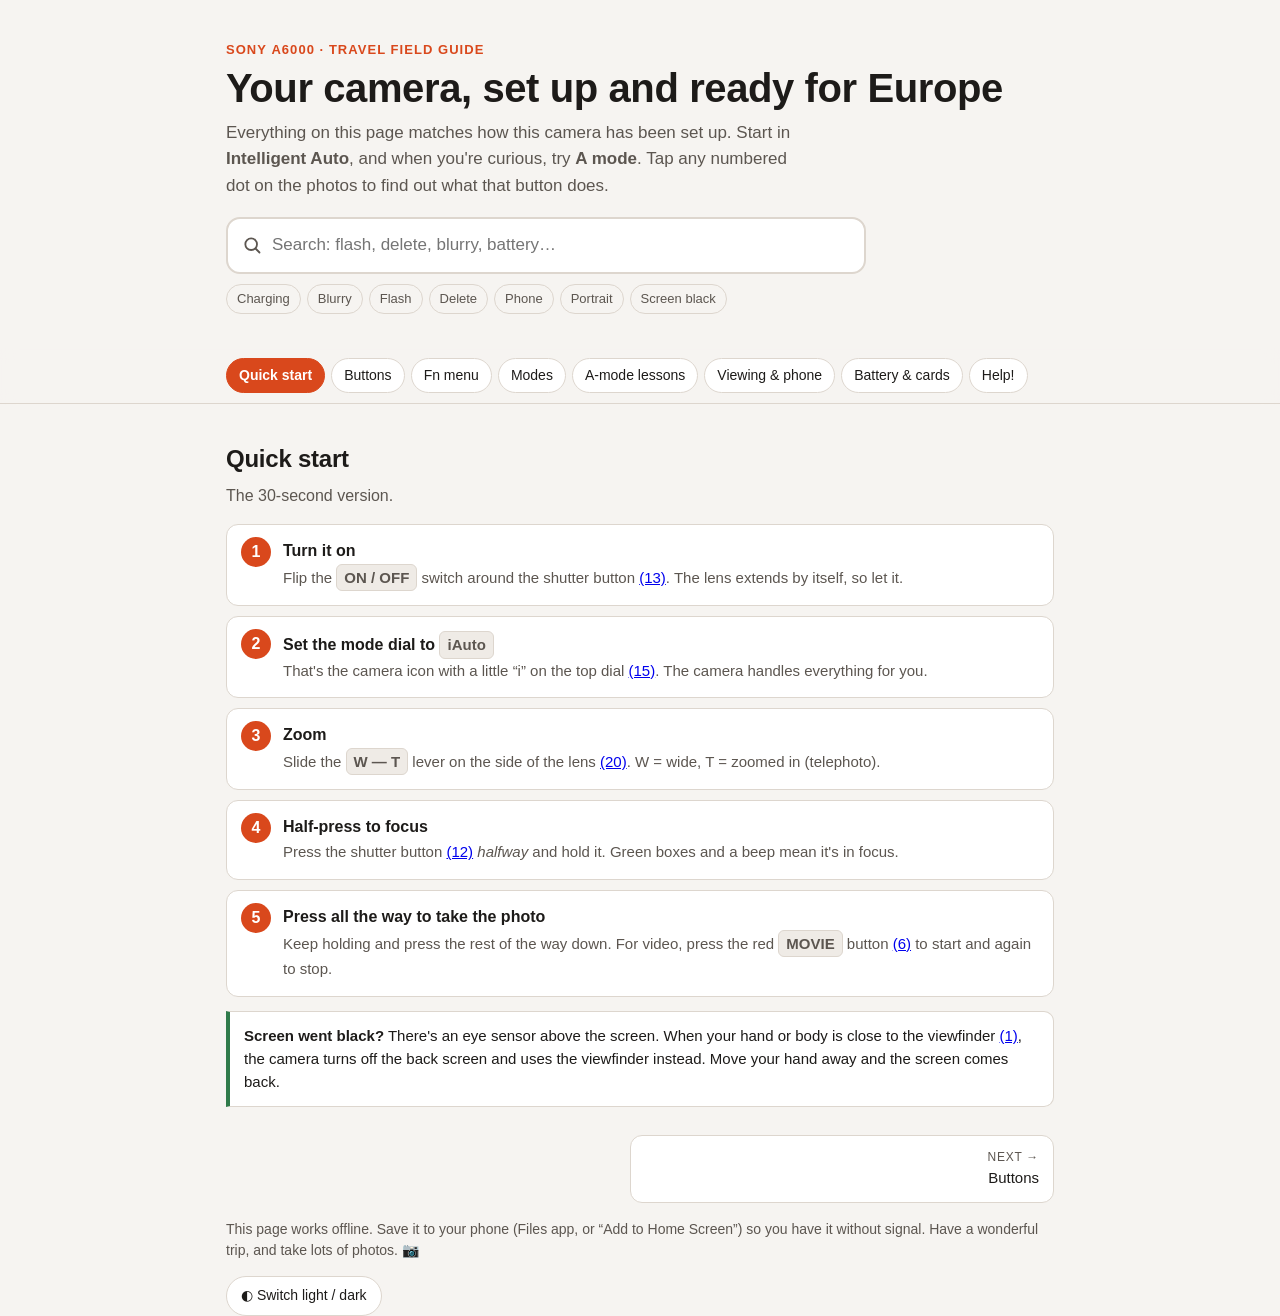
==== a6000-guide/index.html @ 67802958 "Add home-screen web app version of the camera guide with offline support Co-Authored-By: Claude Opus" ====
<!doctype html>
<html lang="en">
<head>
<meta charset="utf-8">
<meta name="viewport" content="width=device-width, initial-scale=1">
<title>a6000 Travel Guide</title>
<meta name="apple-mobile-web-app-capable" content="yes">
<meta name="mobile-web-app-capable" content="yes">
<meta name="apple-mobile-web-app-title" content="Camera Guide">
<meta name="apple-mobile-web-app-status-bar-style" content="default">
<meta name="theme-color" content="#f6f4f1">
<link rel="apple-touch-icon" href="apple-touch-icon.png">
<link rel="icon" type="image/png" href="icon-192.png">
<link rel="manifest" href="manifest.webmanifest">
<script>document.documentElement.className += " js";</script>
<style>
:root{
  --bg:#f6f4f1; --surface:#ffffff; --surface-2:#efebe6; --ink:#1d1b19; --ink-2:#5c5650; --line:#ddd6ce;
  --accent:#d9481c; --accent-ink:#ffffff; --accent-soft:#fbe3d9; --badge:#1d1b19; --badge-ink:#ffffff;
  --ok:#2f7a4a; --warn:#9a5b00; --warn-soft:#fff1d6; --screen:#141414; --screen-ink:#f2f2f2;
}
@media (prefers-color-scheme: dark){
  :root:not([data-theme="light"]){
    --bg:#151413; --surface:#1f1d1b; --surface-2:#2a2724; --ink:#f1ece6; --ink-2:#b4aca3; --line:#3a3632;
    --accent:#ff6a3a; --accent-ink:#1a0e08; --accent-soft:#3d2219; --badge:#f1ece6; --badge-ink:#151413;
    --ok:#7fd29d; --warn:#f2b24c; --warn-soft:#3a2c12; --screen:#0b0b0b; --screen-ink:#f2f2f2;
  }
}
:root[data-theme="dark"]{
  --bg:#151413; --surface:#1f1d1b; --surface-2:#2a2724; --ink:#f1ece6; --ink-2:#b4aca3; --line:#3a3632;
  --accent:#ff6a3a; --accent-ink:#1a0e08; --accent-soft:#3d2219; --badge:#f1ece6; --badge-ink:#151413;
  --ok:#7fd29d; --warn:#f2b24c; --warn-soft:#3a2c12; --screen:#0b0b0b; --screen-ink:#f2f2f2;
}
*{box-sizing:border-box}
html{scroll-padding-top:64px}
body{margin:0; background:var(--bg); color:var(--ink);
  font:16px/1.55 -apple-system,BlinkMacSystemFont,"Segoe UI",Roboto,"Helvetica Neue",Arial,sans-serif;
  -webkit-text-size-adjust:100%}
.wrap{max-width:860px; margin:0 auto; padding:0 16px}
header.hero{padding:40px 16px 24px}
.eyebrow{font-size:13px; letter-spacing:.08em; text-transform:uppercase; color:var(--accent); font-weight:700}
h1{font-size:clamp(28px,6vw,40px); line-height:1.1; margin:6px 0 10px; letter-spacing:-.01em}
h2{font-size:24px; margin:0 0 6px; letter-spacing:-.01em}
h3{font-size:18px; margin:24px 0 8px}
p{margin:0 0 12px}
.lede{color:var(--ink-2); font-size:17px; max-width:60ch}
nav.toc{position:sticky; top:0; z-index:5; background:color-mix(in srgb,var(--bg) 92%,transparent);
  backdrop-filter:blur(8px); -webkit-backdrop-filter:blur(8px); border-bottom:1px solid var(--line)}
nav.toc .wrap{display:flex; gap:6px; overflow-x:auto; padding-top:10px; padding-bottom:10px; scrollbar-width:none}
nav.toc .wrap::-webkit-scrollbar{display:none}
nav.toc a{flex:none; text-decoration:none; color:var(--ink); background:var(--surface); border:1px solid var(--line);
  padding:6px 12px; border-radius:999px; font-size:14px; white-space:nowrap}
nav.toc a:hover{border-color:var(--accent)}
nav.toc a.active{background:var(--accent); border-color:var(--accent); color:var(--accent-ink); font-weight:700}
main > section[hidden]{display:none}
/* without scripts: pages switch with plain anchor links */
@supports selector(:has(a)){
  html:not(.js) main > section{display:none}
  html:not(.js) main > section:target, html:not(.js) main:not(:has(> section:target)) > #start{display:block}
  html:not(.js) body:has(main > section:target:not(#start)) header.hero{display:none}
}
html:not(.js) .search, html:not(.js) .themebtn{display:none}
.nojs{font-size:14px; color:var(--ink-2); margin-top:14px}
.fngrid button.on{background:#c8401a}
.pager{display:flex; justify-content:space-between; gap:10px; margin:28px 0 8px}
.pager a{flex:1; text-decoration:none; color:var(--ink); background:var(--surface); border:1px solid var(--line); border-radius:12px; padding:12px 14px; font-size:15px}
.pager a:hover{border-color:var(--accent)}
.pager a small{display:block; color:var(--ink-2); font-size:12px; text-transform:uppercase; letter-spacing:.06em}
.pager a.next{text-align:right}
.pager span{flex:1}
.sr{position:absolute; width:1px; height:1px; overflow:hidden; clip:rect(0 0 0 0)}
.search{margin-top:18px; max-width:640px}
.searchbox{display:flex; align-items:center; gap:10px; background:var(--surface); border:2px solid var(--line); border-radius:14px; padding:0 14px}
.searchbox:focus-within{border-color:var(--accent)}
.searchbox svg{width:20px; height:20px; flex:none; fill:none; stroke:var(--ink-2); stroke-width:2.2; stroke-linecap:round}
.searchbox input{flex:1; min-width:0; border:0; outline:0; background:transparent; color:var(--ink); font:inherit; font-size:17px; padding:13px 0}
.chips{display:flex; flex-wrap:wrap; gap:6px; margin-top:10px}
.chips button{font:inherit; font-size:13px; color:var(--ink-2); background:transparent; border:1px solid var(--line); border-radius:999px; padding:4px 10px; cursor:pointer}
.chips button:hover{border-color:var(--accent); color:var(--ink)}
.results{list-style:none; padding:0; margin:10px 0 0; display:grid; gap:6px}
.results li a{display:block; text-decoration:none; color:var(--ink); background:var(--surface); border:1px solid var(--line); border-radius:12px; padding:10px 12px}
.results li a:hover, .results li a:focus{border-color:var(--accent); outline:none}
.results .rsec{font-size:11px; font-weight:800; letter-spacing:.06em; text-transform:uppercase; color:var(--accent)}
.results .rtitle{font-weight:700; display:block}
.results .rsnip{font-size:14px; color:var(--ink-2); display:block}
.results mark{background:var(--accent-soft); color:inherit; border-radius:3px; padding:0 1px}
.results .none{color:var(--ink-2); font-size:15px; padding:6px 2px}
@keyframes flash{0%,60%{box-shadow:0 0 0 3px var(--accent)}100%{box-shadow:0 0 0 0 transparent}}
.flash{animation:flash 2.2s ease-out}
section{padding:36px 0 8px}
.sub{color:var(--ink-2); margin-bottom:16px}
.card{background:var(--surface); border:1px solid var(--line); border-radius:14px; padding:16px}
.steps{counter-reset:s; list-style:none; padding:0; margin:0; display:grid; gap:10px}
.steps li{counter-increment:s; position:relative; padding:14px 14px 14px 56px; background:var(--surface);
  border:1px solid var(--line); border-radius:12px}
.steps li::before{content:counter(s); position:absolute; left:14px; top:12px; width:30px; height:30px; border-radius:50%;
  background:var(--accent); color:var(--accent-ink); font-weight:800; display:grid; place-items:center}
.steps b{display:block}
.steps span{color:var(--ink-2); font-size:15px}
.key{display:inline-block; font-size:13px; font-weight:700; padding:1px 7px; border-radius:6px; border:1px solid var(--line);
  background:var(--surface-2); white-space:nowrap}
.note{border-left:4px solid var(--warn); background:var(--warn-soft); padding:12px 14px; border-radius:0 10px 10px 0; margin:14px 0; font-size:15px}
.tip{border-left:4px solid var(--ok); background:var(--surface); border-top:1px solid var(--line); border-right:1px solid var(--line);
  border-bottom:1px solid var(--line); padding:12px 14px; border-radius:0 10px 10px 0; margin:14px 0; font-size:15px}

/* camera diagrams */
.fig{background:#fff; border:1px solid var(--line); border-radius:14px; padding:8px; overflow:visible}
svg.cam{display:block; width:100%; height:auto; overflow:visible}
.mk line{stroke:var(--badge-line,#1d1b19); stroke-width:2}
.mk .dot{fill:#1d1b19; stroke:#fff; stroke-width:1.5}
.mk .badge{fill:#1d1b19; stroke:#fff; stroke-width:2}
.mk text{fill:#fff; font-weight:800; text-anchor:middle; dominant-baseline:central; font-family:inherit; pointer-events:none}
.mk.cust .badge, .mk.cust .dot{fill:#d9481c}
.mk.cust line{stroke:#d9481c}
.mk{cursor:pointer; outline:none}
.mk .hit{fill:transparent}
.mk.on .badge{stroke:#ffd400; stroke-width:4}
.legend-key{display:flex; gap:16px; flex-wrap:wrap; font-size:14px; color:var(--ink-2); margin:10px 2px 4px}
.legend-key i{display:inline-block; width:14px; height:14px; border-radius:50%; vertical-align:-2px; margin-right:6px}
.diagram{display:grid; gap:16px; grid-template-columns:1fr; margin-bottom:28px}
@media (min-width:760px){ .diagram.two{grid-template-columns:5fr 6fr; align-items:start} }
.closewrap{max-width:340px; margin:0 auto}
ol.legend{list-style:none; padding:0; margin:0; display:grid; gap:8px}
ol.legend li{display:grid; grid-template-columns:34px 1fr; gap:10px; align-items:start; background:var(--surface);
  border:1px solid var(--line); border-radius:12px; padding:10px 12px; transition:background .2s, border-color .2s}
ol.legend li.on{border-color:var(--accent); background:var(--accent-soft)}
.n{width:28px; height:28px; border-radius:50%; background:var(--badge); color:var(--badge-ink); font-weight:800; font-size:14px;
  display:grid; place-items:center}
li.cust .n{background:var(--accent); color:#fff}
.lname{font-weight:700}
.tag{display:inline-block; font-size:11px; font-weight:800; letter-spacing:.05em; text-transform:uppercase; color:var(--accent);
  border:1px solid var(--accent); border-radius:5px; padding:0 5px; margin-left:6px; vertical-align:1px}
.ldesc{color:var(--ink-2); font-size:15px}

/* Fn screen replica */
.screen{background:var(--screen); color:var(--screen-ink); border-radius:12px; padding:14px 10px 10px; border:6px solid #2b2b2b;
  font-family:inherit}
.screen .ttl{color:#ff7a3d; font-weight:700; text-align:center; margin-bottom:10px; font-size:17px}
.fngrid{display:grid; grid-template-columns:repeat(6,1fr); border-top:1px solid #555}
.fngrid button{all:unset; box-sizing:border-box; cursor:pointer; text-align:center; padding:8px 2px; min-height:58px;
  border-right:1px solid #555; border-bottom:1px solid #555; display:flex; flex-direction:column; align-items:center; justify-content:center;
  font-weight:800; font-size:13px; line-height:1.1}
.fngrid button:nth-child(6n){border-right:0}
.fngrid button small{font-weight:600; font-size:10px; opacity:.75; margin-top:3px}
.fngrid button:focus-visible{outline:2px solid #ffd400; outline-offset:-2px}
.screen .hint{font-size:12px; text-align:right; opacity:.8; margin-top:8px}
table{width:100%; border-collapse:collapse; font-size:15px}
th,td{text-align:left; padding:10px 8px; border-bottom:1px solid var(--line); vertical-align:top}
th{font-size:13px; text-transform:uppercase; letter-spacing:.05em; color:var(--ink-2)}
.tablewrap{overflow-x:auto; background:var(--surface); border:1px solid var(--line); border-radius:14px; padding:4px 8px}
.modes{display:grid; gap:10px; grid-template-columns:1fr}
@media (min-width:640px){ .modes{grid-template-columns:1fr 1fr} }
.mode{background:var(--surface); border:1px solid var(--line); border-radius:12px; padding:12px 14px}
.mode.star{border-color:var(--accent); box-shadow:0 0 0 1px var(--accent) inset}
.mode b{font-size:17px}
.mode .sym{display:inline-grid; place-items:center; min-width:34px; height:28px; padding:0 6px; border-radius:7px; background:var(--badge);
  color:var(--badge-ink); font-weight:800; margin-right:8px; font-size:14px}
.mode p{margin:6px 0 0; color:var(--ink-2); font-size:15px}
.scale{display:grid; grid-template-columns:1fr 1fr; gap:10px; margin:12px 0}
.scale div{background:var(--surface); border:1px solid var(--line); border-radius:12px; padding:12px}
.scale b{font-size:20px; color:var(--accent)}
details{background:var(--surface); border:1px solid var(--line); border-radius:12px; margin-bottom:8px}
summary{cursor:pointer; padding:12px 14px; font-weight:700; list-style:none}
summary::-webkit-details-marker{display:none}
summary::after{content:"+"; float:right; color:var(--accent); font-weight:800}
details[open] summary::after{content:"–"}
details > div{padding:0 14px 12px; color:var(--ink-2); font-size:15px}
footer{padding:36px 16px calc(60px + env(safe-area-inset-bottom)); color:var(--ink-2); font-size:14px}
.themebtn{display:inline-block; margin-top:14px; border:1px solid var(--line); background:var(--surface); color:var(--ink);
  border-radius:999px; padding:8px 14px; font:inherit; font-size:14px; cursor:pointer}
@media print{ nav.toc,.themebtn,.pager{display:none} main > section[hidden]{display:block} header.hero[hidden]{display:block} }
</style>
</head>
<body>

<header class="hero wrap">
  <div class="eyebrow">Sony α6000 · Travel field guide</div>
  <h1>Your camera, set up and ready for Europe</h1>
  <p class="lede">Everything on this page matches how this camera has been set up. Start in <b>Intelligent Auto</b>, and when you're curious, try <b>A mode</b>. Tap any numbered dot on the photos to find out what that button does.</p>
  <div class="search" role="search">
    <label for="q" class="sr">Search the guide</label>
    <div class="searchbox">
      <svg viewBox="0 0 24 24" aria-hidden="true"><circle cx="11" cy="11" r="7"/><line x1="16.5" y1="16.5" x2="21" y2="21"/></svg>
      <input id="q" type="search" placeholder="Search: flash, delete, blurry, battery…" autocomplete="off" enterkeyhint="search">
    </div>
    <div class="chips" id="chips" aria-label="Common searches">
      <button type="button">Charging</button><button type="button">Blurry</button><button type="button">Flash</button><button type="button">Delete</button><button type="button">Phone</button><button type="button">Portrait</button><button type="button">Screen black</button>
    </div>
    <ul class="results" id="results" aria-live="polite"></ul>
  </div>
  <noscript><p class="nojs">Search needs this file opened in a web browser like Safari or Chrome. Everything else works here.</p></noscript>
</header>

<nav class="toc" aria-label="Sections">
  <div class="wrap">
    <a href="#start">Quick start</a>
    <a href="#buttons">Buttons</a>
    <a href="#fn">Fn menu</a>
    <a href="#modes">Modes</a>
    <a href="#amode">A-mode lessons</a>
    <a href="#playback">Viewing &amp; phone</a>
    <a href="#battery">Battery &amp; cards</a>
    <a href="#help">Help!</a>
  </div>
</nav>

<main class="wrap">

<!-- QUICK START -->
<section id="start">
  <h2>Quick start</h2>
  <p class="sub">The 30-second version.</p>
  <ol class="steps">
    <li><b>Turn it on</b><span>Flip the <span class="key">ON / OFF</span> switch around the shutter button <a href="#buttons" data-key="k13">(13)</a>. The lens extends by itself, so let it.</span></li>
    <li><b>Set the mode dial to <span class="key">iAuto</span></b><span>That's the camera icon with a little “i” on the top dial <a href="#buttons" data-key="k15">(15)</a>. The camera handles everything for you.</span></li>
    <li><b>Zoom</b><span>Slide the <span class="key">W — T</span> lever on the side of the lens <a href="#buttons" data-key="k20">(20)</a>. W = wide, T = zoomed in (telephoto).</span></li>
    <li><b>Half-press to focus</b><span>Press the shutter button <a href="#buttons" data-key="k12">(12)</a> <em>halfway</em> and hold it. Green boxes and a beep mean it's in focus.</span></li>
    <li><b>Press all the way to take the photo</b><span>Keep holding and press the rest of the way down. For video, press the red <span class="key">MOVIE</span> button <a href="#buttons" data-key="k6">(6)</a> to start and again to stop.</span></li>
  </ol>
  <div class="tip"><b>Screen went black?</b> There's an eye sensor above the screen. When your hand or body is close to the viewfinder <a href="#buttons" data-key="k1">(1)</a>, the camera turns off the back screen and uses the viewfinder instead. Move your hand away and the screen comes back.</div>
  <div class="pager"><span></span><a class="next" href="#buttons"><small>Next →</small>Buttons</a></div>
</section>

<!-- BUTTONS -->
<section id="buttons">
  <h2>What every button does</h2>
  <p class="sub">Several buttons have been customized for this camera; those are marked in orange. Tap a dot or a row to highlight it.</p>
  <div class="legend-key"><span><i style="background:#1d1b19;border:1px solid #888"></i>Standard Sony button</span><span><i style="background:#d9481c"></i>Customized for you</span></div>

  <h3>Back of the camera</h3>
  <div class="diagram">
    <div class="fig"><svg class="cam" viewBox="0 0 500 330" role="img" aria-label="Back of the camera with numbered buttons"><image href="[data-uri]" width="500" height="330"/><g class="mk" data-key="k1" tabindex="0"><line x1="80" y1="85" x2="80" y2="20"/><circle class="dot" cx="80" cy="85" r="4"/><circle class="hit" cx="80" cy="20" r="24"/><circle class="badge" cx="80" cy="20" r="16"/><text x="80" y="20" font-size="17">1</text></g><g class="mk" data-key="k2" tabindex="0"><line x1="142" y1="95" x2="142" y2="20"/><circle class="dot" cx="142" cy="95" r="4"/><circle class="hit" cx="142" cy="20" r="24"/><circle class="badge" cx="142" cy="20" r="16"/><text x="142" y="20" font-size="17">2</text></g><g class="mk" data-key="k3" tabindex="0"><line x1="255" y1="98" x2="255" y2="20"/><circle class="dot" cx="255" cy="98" r="4"/><circle class="hit" cx="255" cy="20" r="24"/><circle class="badge" cx="255" cy="20" r="16"/><text x="255" y="20" font-size="17">3</text></g><g class="mk" data-key="k4" tabindex="0"><line x1="310" y1="98" x2="310" y2="20"/><circle class="dot" cx="310" cy="98" r="4"/><circle class="hit" cx="310" cy="20" r="24"/><circle class="badge" cx="310" cy="20" r="16"/><text x="310" y="20" font-size="17">4</text></g><g class="mk cust" data-key="k5" tabindex="0"><line x1="370" y1="95" x2="370" y2="20"/><circle class="dot" cx="370" cy="95" r="4"/><circle class="hit" cx="370" cy="20" r="24"/><circle class="badge" cx="370" cy="20" r="16"/><text x="370" y="20" font-size="17">5</text></g><g class="mk" data-key="k6" tabindex="0"><line x1="468" y1="102" x2="482" y2="40"/><circle class="dot" cx="468" cy="102" r="4"/><circle class="hit" cx="482" cy="40" r="24"/><circle class="badge" cx="482" cy="40" r="16"/><text x="482" y="40" font-size="17">6</text></g><g class="mk" data-key="k7" tabindex="0"><line x1="371" y1="150" x2="318" y2="150"/><circle class="dot" cx="371" cy="150" r="4"/><circle class="hit" cx="318" cy="150" r="24"/><circle class="badge" cx="318" cy="150" r="16"/><text x="318" y="150" font-size="17">7</text></g><g class="mk cust" data-key="k8" tabindex="0"><line x1="400" y1="210" x2="318" y2="212"/><circle class="dot" cx="400" cy="210" r="4"/><circle class="hit" cx="318" cy="212" r="24"/><circle class="badge" cx="318" cy="212" r="16"/><text x="318" y="212" font-size="17">8</text></g><g class="mk" data-key="k9" tabindex="0"><line x1="370" y1="270" x2="360" y2="312"/><circle class="dot" cx="370" cy="270" r="4"/><circle class="hit" cx="360" cy="312" r="24"/><circle class="badge" cx="360" cy="312" r="16"/><text x="360" y="312" font-size="17">9</text></g><g class="mk cust" data-key="k10" tabindex="0"><line x1="418" y1="270" x2="430" y2="312"/><circle class="dot" cx="418" cy="270" r="4"/><circle class="hit" cx="430" cy="312" r="24"/><circle class="badge" cx="430" cy="312" r="16"/><text x="430" y="312" font-size="15">10</text></g><g class="mk" data-key="k11" tabindex="0"><circle class="hit" cx="190" cy="200" r="24"/><circle class="badge" cx="190" cy="200" r="16"/><text x="190" y="200" font-size="15">11</text></g></svg></div>
    <ol class="legend">
      <li data-key="k1"><span class="n">1</span><div><div class="lname">Viewfinder</div><div class="ldesc">Hold it up to your eye on bright sunny days when the screen is hard to see. The back screen switches off automatically.</div></div></li>
      <li data-key="k2"><span class="n">2</span><div><div class="lname">Diopter dial</div><div class="ldesc">If the viewfinder looks blurry, turn this little wheel until the text inside looks sharp to <em>your</em> eye.</div></div></li>
      <li data-key="k3"><span class="n">3</span><div><div class="lname">Flash pop-up ⚡</div><div class="ldesc">The flash never pops up on its own. Press this to raise it; push it back down with your finger when you're done. If the flash is down, it won't fire.</div></div></li>
      <li data-key="k4"><span class="n">4</span><div><div class="lname">MENU</div><div class="ldesc">The full settings menu. Press it again to get out. You can usually leave this alone.</div></div></li>
      <li data-key="k5" class="cust"><span class="n">5</span><div><div class="lname">AEL button → Eye AF <span class="tag">custom</span></div><div class="ldesc">For portraits, point at a person and <b>hold</b> this button. The camera finds and focuses on their eye (a small box appears on it). Keep holding, then press the shutter. When you're viewing photos it zooms in instead (🔍+).</div></div></li>
      <li data-key="k6"><span class="n">6</span><div><div class="lname">MOVIE (red dot)</div><div class="ldesc">Press once to start recording video and again to stop. It works in any mode.</div></div></li>
      <li data-key="k7"><span class="n">7</span><div><div class="lname">Fn (Function)</div><div class="ldesc">Your quick-settings screen with 12 shortcuts. See <a href="#fn">Fn menu</a>. When you're viewing photos, this button <b>sends the photo to your phone</b>.</div></div></li>
      <li data-key="k8" class="cust"><span class="n">8</span><div><div class="lname">Control wheel</div><div class="ldesc">This wheel turns, and you can also press it at the top, bottom, left, right and centre. Each press does something different; see the close-up below.</div></div></li>
      <li data-key="k9"><span class="n">9</span><div><div class="lname">Playback ▶</div><div class="ldesc">Look at the photos you've taken. Half-press the shutter to go back to shooting.</div></div></li>
      <li data-key="k10" class="cust"><span class="n">10</span><div><div class="lname">C2 → Flash Comp. / Delete 🗑 <span class="tag">custom</span></div><div class="ldesc">While shooting, it makes the flash weaker or stronger (handy if faces look washed out). While viewing photos, it <b>deletes</b> the photo on screen.</div></div></li>
      <li data-key="k11"><span class="n">11</span><div><div class="lname">Tilting screen</div><div class="ldesc">Pull the bottom of the screen out to tilt it up or down, so you can shoot from the hip or hold the camera over a crowd.</div></div></li>
    </ol>
  </div>

  <h3>Close-up: the control wheel</h3>
  <div class="diagram two">
    <div class="fig closewrap"><svg class="cam" viewBox="0 0 400 625" role="img" aria-label="Close-up of the buttons beside the screen"><image href="[data-uri]" width="400" height="625"/><g class="mk cust" data-key="k5" tabindex="0"><line x1="120" y1="137" x2="40" y2="137"/><circle class="dot" cx="120" cy="137" r="4"/><circle class="hit" cx="40" cy="137" r="29"/><circle class="badge" cx="40" cy="137" r="21"/><text x="40" y="137" font-size="23">5</text></g><g class="mk" data-key="k7" tabindex="0"><line x1="128" y1="272" x2="40" y2="272"/><circle class="dot" cx="128" cy="272" r="4"/><circle class="hit" cx="40" cy="272" r="29"/><circle class="badge" cx="40" cy="272" r="21"/><text x="40" y="272" font-size="23">7</text></g><g class="mk" data-key="kup" tabindex="0"><line x1="200" y1="372" x2="300" y2="335"/><circle class="dot" cx="200" cy="372" r="4"/><circle class="hit" cx="300" cy="335" r="29"/><circle class="badge" cx="300" cy="335" r="21"/><text x="300" y="335" font-size="23">▲</text></g><g class="mk cust" data-key="kright" tabindex="0"><line x1="256" y1="425" x2="352" y2="425"/><circle class="dot" cx="256" cy="425" r="4"/><circle class="hit" cx="352" cy="425" r="29"/><circle class="badge" cx="352" cy="425" r="21"/><text x="352" y="425" font-size="23">▶</text></g><g class="mk cust" data-key="kdown" tabindex="0"><line x1="200" y1="480" x2="300" y2="540"/><circle class="dot" cx="200" cy="480" r="4"/><circle class="hit" cx="300" cy="540" r="29"/><circle class="badge" cx="300" cy="540" r="21"/><text x="300" y="540" font-size="23">▼</text></g><g class="mk cust" data-key="kleft" tabindex="0"><line x1="144" y1="425" x2="45" y2="425"/><circle class="dot" cx="144" cy="425" r="4"/><circle class="hit" cx="45" cy="425" r="29"/><circle class="badge" cx="45" cy="425" r="21"/><text x="45" y="425" font-size="23">◀</text></g><g class="mk cust" data-key="kcenter" tabindex="0"><circle class="hit" cx="200" cy="425" r="29"/><circle class="badge" cx="200" cy="425" r="21"/><text x="200" y="425" font-size="23">●</text></g><g class="mk" data-key="kring" tabindex="0"><line x1="150" y1="478" x2="45" y2="510"/><circle class="dot" cx="150" cy="478" r="4"/><circle class="hit" cx="45" cy="510" r="29"/><circle class="badge" cx="45" cy="510" r="21"/><text x="45" y="510" font-size="23">↻</text></g><g class="mk" data-key="k9" tabindex="0"><line x1="128" y1="575" x2="40" y2="605"/><circle class="dot" cx="128" cy="575" r="4"/><circle class="hit" cx="40" cy="605" r="29"/><circle class="badge" cx="40" cy="605" r="21"/><text x="40" y="605" font-size="23">9</text></g><g class="mk cust" data-key="k10" tabindex="0"><line x1="238" y1="575" x2="335" y2="605"/><circle class="dot" cx="238" cy="575" r="4"/><circle class="hit" cx="335" cy="605" r="29"/><circle class="badge" cx="335" cy="605" r="21"/><text x="335" y="605" font-size="20">10</text></g></svg></div>
    <ol class="legend">
      <li data-key="kup"><span class="n">▲</span><div><div class="lname">Top · DISP</div><div class="ldesc">Changes what's shown on screen: all the info, a clean view, or a level/histogram. Keep pressing to cycle through them.</div></div></li>
      <li data-key="kright" class="cust"><span class="n">▶</span><div><div class="lname">Right · ISO</div><div class="ldesc">ISO is how sensitive the camera is to light. Leave it on <b>AUTO</b> unless you're experimenting. Higher numbers work in the dark but look grainier.</div></div></li>
      <li data-key="kdown" class="cust"><span class="n">▼</span><div><div class="lname">Bottom · Metering Mode <span class="tag">custom</span></div><div class="ldesc">Controls how the camera measures brightness. <b>Multi</b> (the default) is right 95% of the time. Use <b>Spot</b> when your subject is against a bright sky or window.</div></div></li>
      <li data-key="kleft" class="cust"><span class="n">◀</span><div><div class="lname">Left · Drive Mode</div><div class="ldesc">Single shot, <b>burst</b> (holding the shutter takes many photos, good for moving things), or <b>self-timer</b> (good for group photos, with the camera propped on a wall).</div></div></li>
      <li data-key="kcenter" class="cust"><span class="n">●</span><div><div class="lname">Centre · Focus Area <span class="tag">custom</span></div><div class="ldesc">Chooses <em>where</em> the camera focuses. <b>Wide</b> lets the camera pick. <b>Center</b> always focuses on the middle of the frame. <b>Flexible Spot</b> lets you move the box yourself. In menus, centre = OK/select.</div></div></li>
      <li data-key="kring"><span class="n">↻</span><div><div class="lname">Turning the wheel</div><div class="ldesc">Scrolls through menus and photos. In A mode it also changes the aperture (see <a href="#amode">A-mode lessons</a>).</div></div></li>
    </ol>
  </div>

  <h3>Top of the camera</h3>
  <div class="diagram">
    <div class="fig"><svg class="cam" viewBox="0 0 500 305" role="img" aria-label="Top of the camera with numbered controls"><image href="[data-uri]" width="500" height="305"/><g class="mk" data-key="k12" tabindex="0"><line x1="377" y1="122" x2="360" y2="24"/><circle class="dot" cx="377" cy="122" r="4"/><circle class="hit" cx="360" cy="24" r="24"/><circle class="badge" cx="360" cy="24" r="16"/><text x="360" y="24" font-size="15">12</text></g><g class="mk" data-key="k13" tabindex="0"><line x1="377" y1="164" x2="300" y2="175"/><circle class="dot" cx="377" cy="164" r="4"/><circle class="hit" cx="300" cy="175" r="24"/><circle class="badge" cx="300" cy="175" r="16"/><text x="300" y="175" font-size="15">13</text></g><g class="mk cust" data-key="k14" tabindex="0"><line x1="426" y1="118" x2="450" y2="40"/><circle class="dot" cx="426" cy="118" r="4"/><circle class="hit" cx="450" cy="40" r="24"/><circle class="badge" cx="450" cy="40" r="16"/><text x="450" y="40" font-size="15">14</text></g><g class="mk" data-key="k15" tabindex="0"><line x1="356" y1="219" x2="340" y2="288"/><circle class="dot" cx="356" cy="219" r="4"/><circle class="hit" cx="340" cy="288" r="24"/><circle class="badge" cx="340" cy="288" r="16"/><text x="340" y="288" font-size="15">15</text></g><g class="mk" data-key="k16" tabindex="0"><line x1="435" y1="220" x2="445" y2="288"/><circle class="dot" cx="435" cy="220" r="4"/><circle class="hit" cx="445" cy="288" r="24"/><circle class="badge" cx="445" cy="288" r="16"/><text x="445" y="288" font-size="15">16</text></g><g class="mk" data-key="k17" tabindex="0"><line x1="175" y1="210" x2="175" y2="288"/><circle class="dot" cx="175" cy="210" r="4"/><circle class="hit" cx="175" cy="288" r="24"/><circle class="badge" cx="175" cy="288" r="16"/><text x="175" y="288" font-size="15">17</text></g><g class="mk" data-key="k18" tabindex="0"><line x1="277" y1="215" x2="277" y2="288"/><circle class="dot" cx="277" cy="215" r="4"/><circle class="hit" cx="277" cy="288" r="24"/><circle class="badge" cx="277" cy="288" r="16"/><text x="277" y="288" font-size="15">18</text></g><g class="mk" data-key="k19" tabindex="0"><line x1="177" y1="32" x2="25" y2="40"/><circle class="dot" cx="177" cy="32" r="4"/><circle class="hit" cx="25" cy="40" r="24"/><circle class="badge" cx="25" cy="40" r="16"/><text x="25" y="40" font-size="15">19</text></g><g class="mk" data-key="k20" tabindex="0"><line x1="60" y1="92" x2="25" y2="110"/><circle class="dot" cx="60" cy="92" r="4"/><circle class="hit" cx="25" cy="110" r="24"/><circle class="badge" cx="25" cy="110" r="16"/><text x="25" y="110" font-size="15">20</text></g></svg></div>
    <ol class="legend">
      <li data-key="k12"><span class="n">12</span><div><div class="lname">Shutter button</div><div class="ldesc">Half-press to focus, then press fully to take the photo. A half-press also gets you out of any menu or playback, back to shooting.</div></div></li>
      <li data-key="k13"><span class="n">13</span><div><div class="lname">ON / OFF switch</div><div class="ldesc">The collar around the shutter button. Turn the camera off before you change lenses or open the battery door.</div></div></li>
      <li data-key="k14" class="cust"><span class="n">14</span><div><div class="lname">C1 → Peaking Level <span class="tag">custom</span></div><div class="ldesc">Peaking outlines the sharpest parts of the picture in colour, so you can see what's in focus. This button switches it between High, Mid, Low and Off. If you see coloured fuzzy edges on screen, that's peaking. It doesn't appear in your photos.</div></div></li>
      <li data-key="k15"><span class="n">15</span><div><div class="lname">Mode dial</div><div class="ldesc">Picks the shooting mode. Use <b>iAuto</b> for everyday shooting and <b>A</b> when you're learning. Every position is explained in <a href="#modes">Modes</a>.</div></div></li>
      <li data-key="k16"><span class="n">16</span><div><div class="lname">Control dial</div><div class="ldesc">In <b>A mode</b>, turn this to change the aperture (the f-number). In the Fn menu, turn it to change the selected setting.</div></div></li>
      <li data-key="k17"><span class="n">17</span><div><div class="lname">Hot shoe</div><div class="ldesc">For an external flash or microphone. You won't need it on the trip.</div></div></li>
      <li data-key="k18"><span class="n">18</span><div><div class="lname">Built-in flash</div><div class="ldesc">This is where the flash pops up from when you press ⚡ <a href="#buttons" data-key="k3">(3)</a>. Many museums and churches don't allow flash, so keep it down there.</div></div></li>
      <li data-key="k19"><span class="n">19</span><div><div class="lname">Lens ring (zoom / focus)</div><div class="ldesc">Usually it zooms. Right after the camera focuses (while you're still half-pressing), turning it fine-tunes the focus by hand. That's the “DMF” setting.</div></div></li>
      <li data-key="k20"><span class="n">20</span><div><div class="lname">Power zoom lever (W — T)</div><div class="ldesc">The easiest way to zoom: slide it toward T to zoom in and toward W to zoom out.</div></div></li>
    </ol>
  </div>

  <h3>Side of the camera</h3>
  <div class="diagram two">
    <div class="fig"><svg class="cam" viewBox="0 0 500 500" role="img" aria-label="Side of the camera with lens and ports"><image href="[data-uri]" width="500" height="500"/><g class="mk" data-key="k19" tabindex="0"><circle class="hit" cx="70" cy="270" r="30"/><circle class="badge" cx="70" cy="270" r="22"/><text x="70" y="270" font-size="21">19</text></g><g class="mk" data-key="k20" tabindex="0"><line x1="150" y1="230" x2="245" y2="200"/><circle class="dot" cx="150" cy="230" r="4"/><circle class="hit" cx="245" cy="200" r="30"/><circle class="badge" cx="245" cy="200" r="22"/><text x="245" y="200" font-size="21">20</text></g><g class="mk" data-key="k21" tabindex="0"><circle class="hit" cx="367" cy="320" r="30"/><circle class="badge" cx="367" cy="320" r="22"/><text x="367" y="320" font-size="21">21</text></g><g class="mk" data-key="k22" tabindex="0"><circle class="hit" cx="375" cy="85" r="30"/><circle class="badge" cx="375" cy="85" r="22"/><text x="375" y="85" font-size="21">22</text></g></svg></div>
    <ol class="legend">
      <li data-key="k19"><span class="n">19</span><div><div class="lname">Lens ring</div><div class="ldesc">Zoom / manual focus touch-up (see above).</div></div></li>
      <li data-key="k20"><span class="n">20</span><div><div class="lname">Zoom lever</div><div class="ldesc">W = wide, T = tight.</div></div></li>
      <li data-key="k21"><span class="n">21</span><div><div class="lname">Charging port (behind the flap)</div><div class="ldesc">Open the flap marked MULTI. The <b>micro-USB</b> port charges the battery inside the camera. The other port is HDMI, for a TV.</div></div></li>
      <li data-key="k22"><span class="n">22</span><div><div class="lname">Wi-Fi</div><div class="ldesc">Built in, for sending photos to your phone (see <a href="#playback">Viewing &amp; phone</a>).</div></div></li>
    </ol>
  </div>
  <div class="pager"><a href="#start"><small>← Previous</small>Quick start</a><a class="next" href="#fn"><small>Next →</small>Fn menu</a></div>
</section>

<!-- FN MENU -->
<section id="fn">
  <h2>The Fn menu: your 12 shortcuts</h2>
  <p class="sub">Press <span class="key">Fn</span>, move around with the wheel buttons (▲▼◀▶), and <b>turn the control dial</b> (top) to change the highlighted setting. Press <span class="key">●</span> to see all the options. Half-press the shutter to leave. Tap a tile to jump to its explanation below. In iAuto, some tiles are greyed out because the camera is choosing for you.</p>
  <div class="screen" role="group" aria-label="Fn menu as it looks on the camera">
    <div class="ttl" id="fnTitle">Function menu</div>
    <div class="fngrid" id="fngrid"><button type="button" data-key="f0" aria-label="SteadyShot">✋ ON</button><button type="button" data-key="f1" aria-label="Smile/Face Detect.">☺ ON</button><button type="button" data-key="f2" aria-label="Metering Mode">(◉)<small>Multi</small></button><button type="button" data-key="f3" aria-label="Grid Line">▦</button><button type="button" data-key="f4" aria-label="Peaking Level">PEAK<small>HI</small></button><button type="button" data-key="f5" aria-label="Quality">RAW</button><button type="button" data-key="f6" aria-label="Focus Mode">DMF</button><button type="button" data-key="f7" aria-label="Shoot Mode">A</button><button type="button" data-key="f8" aria-label="White Balance">AWB</button><button type="button" data-key="f9" aria-label="DRO/Auto HDR">DRO<small>Lv4</small></button><button type="button" data-key="f10" aria-label="Zebra">▧<small>OFF</small></button><button type="button" data-key="f11" aria-label="Flash Mode">⚡<small>REAR</small></button></div>
    <div class="hint">◯ / dial: Change · ● More · MENU ↩</div>
  </div>
  <div class="diagram" style="margin-top:14px">
    <ol class="legend"><li data-key="f0"><span class="n">1</span><div><div class="lname">SteadyShot</div><div class="ldesc"><b>Set to: On</b> · Function Upper1<br>Image stabilisation, which cancels out shaky hands. Leave it ON (switch it off only if the camera is on a tripod).</div></div></li>
      <li data-key="f1"><span class="n">2</span><div><div class="lname">Smile/Face Detect.</div><div class="ldesc"><b>Set to: Face Detection On</b> · Function Upper2<br>Finds faces and focuses on them automatically. A box appears around each face it sees.</div></div></li>
      <li data-key="f2"><span class="n">3</span><div><div class="lname">Metering Mode</div><div class="ldesc"><b>Set to: Multi</b> · Function Upper3<br>How the camera measures brightness. <b>Multi</b> looks at the whole scene and is right most of the time. <b>Spot</b> measures only the centre, which is useful for a person against a bright window or sky. Also on the ▼ button.</div></div></li>
      <li data-key="f3"><span class="n">4</span><div><div class="lname">Grid Line</div><div class="ldesc"><b>Set to: Grid on</b> · Function Upper4<br>Draws lines over the screen (not on the photo). Use them to keep horizons and buildings straight, and to place your subject on a line instead of dead centre (the rule of thirds).</div></div></li>
      <li data-key="f4"><span class="n">5</span><div><div class="lname">Peaking Level</div><div class="ldesc"><b>Set to: High</b> · Function Upper5<br>Highlights in-focus edges with colour so you can see what's sharp. It doesn't affect the photo. Also on <b>C1</b>. Set to Off if it's distracting.</div></div></li>
      <li data-key="f5"><span class="n">6</span><div><div class="lname">Quality</div><div class="ldesc"><b>Set to: RAW</b> · Function Upper6<br>File type. <b>RAW</b> = maximum quality for editing on a computer, but the files are large and can't go to your phone. <b>RAW &amp; JPEG</b> saves both, which is the best choice if you want to share from the road. <b>Fine</b> = JPEG only, small and easy.</div></div></li>
      <li data-key="f6"><span class="n">7</span><div><div class="lname">Focus Mode</div><div class="ldesc"><b>Set to: DMF (Direct Manual Focus)</b> · Function Lower1<br>The camera autofocuses when you half-press. While you're still holding, you can turn the lens ring to fine-tune focus by hand. For moving subjects, switch to <b>AF-C</b> (continuous) so it keeps tracking them.</div></div></li>
      <li data-key="f7"><span class="n">8</span><div><div class="lname">Shoot Mode</div><div class="ldesc"><b>Set to: Follows the mode dial</b> · Function Lower2<br>Shows the current mode. Change modes with the mode dial on top instead.</div></div></li>
      <li data-key="f8"><span class="n">9</span><div><div class="lname">White Balance</div><div class="ldesc"><b>Set to: Auto</b> · Function Lower3<br>Keeps colours natural under different light (sun, shade, indoor bulbs). Leave it on AWB. If photos look too orange or too blue, check it's still on AWB.</div></div></li>
      <li data-key="f9"><span class="n">10</span><div><div class="lname">DRO/Auto HDR</div><div class="ldesc"><b>Set to: DRO Level 4</b> · Function Lower4<br>Brightens dark shadows in high-contrast scenes, like a bright sky with a shady street. Lv4 is a fairly strong setting. If photos look flat or grey, try <b>Auto</b> or a lower level.</div></div></li>
      <li data-key="f10"><span class="n">11</span><div><div class="lname">Zebra</div><div class="ldesc"><b>Set to: Off</b> · Function Lower5<br>Draws striped warnings on areas that are too bright. Mostly used for video. Fine to leave off.</div></div></li>
      <li data-key="f11"><span class="n">12</span><div><div class="lname">Flash Mode</div><div class="ldesc"><b>Set to: Rear Sync.</b> · Function Lower6<br>Only matters when the flash is popped up. Rear Sync fires the flash at the <em>end</em> of the exposure, which gives a nice look at night with moving lights. For normal daytime fill-light, <b>Fill-flash</b> is simpler.</div></div></li></ol>
  </div>
  <div class="pager"><a href="#buttons"><small>← Previous</small>Buttons</a><a class="next" href="#modes"><small>Next →</small>Modes</a></div>
</section>

<!-- MODES -->
<section id="modes">
  <h2>The mode dial</h2>
  <p class="sub">The two you'll use are outlined. The others are here in case you bump the dial.</p>
  <div class="modes">
    <div class="mode star"><span class="sym">iAuto</span><b>Intelligent Auto</b><p><b>Start here.</b> The camera recognises the scene (food, landscape, portrait, night) and sets everything for you. Just point and shoot.</p></div>
    <div class="mode star"><span class="sym">A</span><b>Aperture Priority</b><p><b>For learning.</b> You choose the aperture (how blurry the background is) and the camera handles the rest. See <a href="#amode">A-mode lessons</a>.</p></div>
    <div class="mode"><span class="sym">iA+</span><b>Superior Auto</b><p>Like iAuto, but in tricky light it may take several shots and combine them. A bit slower.</p></div>
    <div class="mode"><span class="sym">P</span><b>Program Auto</b><p>Automatic exposure, but you can change settings like ISO and white balance.</p></div>
    <div class="mode"><span class="sym">S</span><b>Shutter Priority</b><p>You choose the shutter speed. Fast speeds freeze motion; slow speeds blur it, for silky water or light trails.</p></div>
    <div class="mode"><span class="sym">M</span><b>Manual</b><p>You set everything yourself. Leave this one for later.</p></div>
    <div class="mode"><span class="sym">MR</span><b>Memory Recall</b><p>Loads saved settings. If you land here by accident, go back to iAuto.</p></div>
    <div class="mode"><span class="sym">🎞</span><b>Movie</b><p>Video with extra controls. You don't need it, because the red MOVIE button records in any mode.</p></div>
    <div class="mode"><span class="sym">▭</span><b>Sweep Panorama</b><p>Press the shutter once and sweep the camera slowly and steadily across the view. Great for mountain ranges and city squares.</p></div>
    <div class="mode"><span class="sym">SCN</span><b>Scene Selection</b><p>Presets such as Night Scene, Sports and Hand-held Twilight. Pick one by turning the control dial.</p></div>
  </div>
  <div class="tip"><b>Lost in the settings?</b> Turn the dial back to <b>iAuto</b>. It ignores most of the custom settings and just works.</div>
  <div class="pager"><a href="#fn"><small>← Previous</small>Fn menu</a><a class="next" href="#amode"><small>Next →</small>A-mode lessons</a></div>
</section>

<!-- A MODE -->
<section id="amode">
  <h2>A-mode lessons</h2>
  <p class="sub">Aperture Priority is the best way to learn photography. You make one creative choice and the camera handles the maths.</p>

  <h3>1 · The one setting you control: aperture (f-number)</h3>
  <p>Turn the <b>control dial</b> on top <a href="#buttons" data-key="k16">(16)</a> or the <b>control wheel</b> on the back <a href="#buttons" data-key="k8">(8)</a>. You'll see a number like <b>F3.5</b> or <b>F8</b> change on screen.</p>
  <div class="scale">
    <div><b>Small number</b><br>F3.5 – F5.6<br><span class="ldesc">The background goes soft and blurry, so your subject pops. Good for portraits, food and flowers. It also lets in more light.</span></div>
    <div><b>Big number</b><br>F8 – F11<br><span class="ldesc">Everything is sharp from front to back. Good for landscapes, architecture and big group shots.</span></div>
  </div>
  <div class="tip"><b>Zoom changes it too.</b> This lens goes down to F3.5 when zoomed out (W) but only F5.6 when zoomed in (T). For the blurriest background, zoom in, stand back, and get close to your subject with distance behind them.</div>

  <h3>2 · Watch the shutter speed</h3>
  <p>The camera picks the shutter speed for you and shows it as <b>1/250</b>, <b>1/60</b>, and so on. If it drops below about <b>1/50</b>, photos may come out blurry from hand shake. To fix it, pick a smaller f-number or make sure ISO <a href="#buttons" data-key="kright">(▶)</a> is set to AUTO.</p>

  <h3>3 · Cheat sheet</h3>
  <div class="tablewrap">
    <table>
      <thead><tr><th>Situation</th><th>Aperture</th><th>Also try</th></tr></thead>
      <tbody>
        <tr><td>Portrait of a friend</td><td>Lowest number (F3.5–5.6), zoomed in</td><td>Hold <span class="key">AEL</span> for Eye AF, then shoot</td></tr>
        <tr><td>Landscape / mountains</td><td>F8</td><td>Panorama mode for wide views</td></tr>
        <tr><td>Cathedral / city street</td><td>F5.6 – F8</td><td>Grid lines help keep the buildings straight</td></tr>
        <tr><td>Café food / details</td><td>Lowest number</td><td>Get close: zoomed out, the lens focuses down to about 25 cm</td></tr>
        <tr><td>Indoors / museums (no flash)</td><td>Lowest number</td><td>ISO AUTO; brace your elbows; burst mode (◀) and keep the sharpest</td></tr>
        <tr><td>Night streets</td><td>Lowest number</td><td>Or switch to SCN → Hand-held Twilight</td></tr>
        <tr><td>Moving trams, kids, birds</td><td>F5.6</td><td>Burst mode (◀) and Focus Mode set to AF-C</td></tr>
      </tbody>
    </table>
  </div>

  <h3>4 · Too bright or too dark?</h3>
  <p>Exposure compensation brightens or darkens the next photos. On this camera it's in <span class="key">MENU</span> → camera tab → <b>Exposure Comp.</b> Move it toward + to brighten or − to darken. Remember to set it back to 0 afterwards. Bright sky behind your subject? Try switching <b>Metering</b> (▼) to <b>Spot</b>.</p>
  <div class="note"><b>Good to know:</b> photos taken in A mode are saved as <b>RAW</b> files. These are top quality for editing on a computer, but they can't be sent to your phone over Wi-Fi. If you want to share A-mode shots on the go, set <b>Quality</b> in the Fn menu to <b>RAW &amp; JPEG</b>.</div>
  <div class="pager"><a href="#modes"><small>← Previous</small>Modes</a><a class="next" href="#playback"><small>Next →</small>Viewing &amp; phone</a></div>
</section>

<!-- PLAYBACK -->
<section id="playback">
  <h2>Viewing, deleting and sending to your phone</h2>
  <ol class="steps">
    <li><b>View</b><span>Press <span class="key">▶</span> <a href="#buttons" data-key="k9">(9)</a>. Turn the wheel or press ◀ ▶ to go through your photos. Press <span class="key">●</span> to play a video.</span></li>
    <li><b>Zoom in to check focus</b><span>Press <span class="key">AEL / 🔍</span> <a href="#buttons" data-key="k5">(5)</a>, then turn the wheel to zoom in or out.</span></li>
    <li><b>Delete</b><span>Press <span class="key">C2 / 🗑</span> <a href="#buttons" data-key="k10">(10)</a>, choose <b>Delete</b> with ▲, and press <span class="key">●</span>.</span></li>
    <li><b>Send to your phone</b><span>On your phone, install Sony's <b>Imaging Edge Mobile</b> app (do this on hotel Wi-Fi before you need it). On the camera, press <span class="key">▶</span> and then <span class="key">Fn</span> (Send to Smartphone). The camera shows a Wi-Fi network name and password. Join that network from your phone's Wi-Fi settings, then open the app. JPEG photos transfer; RAW files don't.</span></li>
  </ol>
  <div class="tip"><b>Back to shooting:</b> just half-press the shutter button.</div>
  <div class="pager"><a href="#amode"><small>← Previous</small>A-mode lessons</a><a class="next" href="#battery"><small>Next →</small>Battery &amp; cards</a></div>
</section>

<!-- BATTERY -->
<section id="battery">
  <h2>Battery, charging &amp; memory cards</h2>
  <div class="tablewrap">
    <table>
      <tbody>
        <tr><th scope="row">Battery life</th><td>About <b>360 shots</b> using the screen, ~310 using the viewfinder. Wi-Fi, video and cold weather drain it faster. Carry a spare (Sony NP-FW50) if you have one.</td></tr>
        <tr><th scope="row">Charging</th><td>The battery charges <b>inside the camera</b>. Turn the camera <b>off</b> and plug a micro-USB cable into the port behind the MULTI flap <a href="#buttons" data-key="k21">(21)</a>. Any phone USB charger or power bank works. In Europe you only need a plug adapter for the USB charger.</td></tr>
        <tr><th scope="row">Charge lamp</th><td>Orange = charging. Off = done (a full charge from empty takes about 5 hours, so charge overnight). Flashing = too hot or too cold to charge, so move somewhere room temperature.</td></tr>
        <tr><th scope="row">Memory card</th><td>SD card, behind the battery door on the bottom. Push it in to release it. <b>Never open the door while the access lamp is lit.</b></td></tr>
        <tr><th scope="row">Changing lenses</th><td>Turn the camera off first. Hold the camera facing down, and change lenses out of the wind and dust.</td></tr>
        <tr><th scope="row">Weather</th><td>The camera is <b>not waterproof</b>. In rain, keep it under your jacket or in a bag. Wipe the lens with a soft cloth, not your shirt.</td></tr>
      </tbody>
    </table>
  </div>
  <div class="tip"><b>Backup habit:</b> every few days, send your favourite shots to your phone. If the camera is lost or stolen, you'll still have them.</div>
  <div class="pager"><a href="#playback"><small>← Previous</small>Viewing &amp; phone</a><a class="next" href="#help"><small>Next →</small>Help!</a></div>
</section>

<!-- HELP -->
<section id="help">
  <h2>Help! Something's wrong</h2>
  <details><summary>The back screen keeps going black</summary><div>Something near the viewfinder (your hand, the strap, your body) is triggering the eye sensor. Move it away. If it keeps happening: MENU → custom settings (⚙) → <b>FINDER/MONITOR</b> → set to <b>Monitor</b>.</div></details>
  <details><summary>Coloured fuzzy outlines on the screen</summary><div>That's focus peaking. It shows what's sharp and doesn't appear in your photos. Press <span class="key">C1</span> <a href="#buttons" data-key="k14">(14)</a> to turn it down or off.</div></details>
  <details><summary>My photos are blurry</summary><div>Half-press and wait for the beep and green box before pressing all the way. Hold still and tuck your elbows in. In dim light, use iAuto or choose a smaller f-number in A mode. If the camera focused on the wrong thing, press <span class="key">●</span> (Focus Area) and choose <b>Wide</b>.</div></details>
  <details><summary>The flash won't fire</summary><div>Press the ⚡ button <a href="#buttons" data-key="k3">(3)</a> to pop it up. It never pops up by itself.</div></details>
  <details><summary>Photos are too bright or too dark</summary><div>In iAuto the camera decides. In A mode, use MENU → camera tab → <b>Exposure Comp.</b> and check that Metering (▼) is set to <b>Multi</b>.</div></details>
  <details><summary>Colours look strange (too blue or too orange)</summary><div>Fn → White Balance → <b>AWB</b> (auto).</div></details>
  <details><summary>Pressing the shutter does nothing</summary><div>The card may be full or missing (check the screen for a message), or the camera hasn't been able to focus. Point at something with more contrast and half-press again.</div></details>
  <details><summary>The viewfinder looks blurry</summary><div>Turn the diopter dial <a href="#buttons" data-key="k2">(2)</a> beside it.</div></details>
  <details><summary>“What does this setting mean?”</summary><div>Highlight any item in MENU or in the Fn screen and press <span class="key">C2</span>. The camera shows a built-in explanation.</div></details>
  <details><summary>I changed something and can't undo it</summary><div>Turn the mode dial to <b>iAuto</b> and keep shooting. Then message me and we'll sort it out together.</div></details>
  <div class="pager"><a href="#battery"><small>← Previous</small>Battery &amp; cards</a><span></span></div>
</section>

</main>

<footer class="wrap">
  This page works offline. Save it to your phone (Files app, or “Add to Home Screen”) so you have it without signal. Have a wonderful trip, and take lots of photos. 📷
  <div><button class="themebtn" id="themebtn" type="button" aria-label="Toggle light or dark theme">◐ Switch light / dark</button></div>
</footer>



<script>
(function(){
  // highlight linking between diagram dots and legend rows
  function clear(){ document.querySelectorAll('.on').forEach(function(e){ e.classList.remove('on'); }); }
  function select(key, scrollTo){
    clear();
    document.querySelectorAll('.mk[data-key="'+key+'"], li[data-key="'+key+'"], .fngrid button[data-key="'+key+'"]').forEach(function(e){ e.classList.add('on'); });
    if(scrollTo){
      var row = scrollTo.closest('.diagram').querySelector('li[data-key="'+key+'"]');
      if(row) row.scrollIntoView({block:'nearest', behavior:'smooth'});
    }
  }
  document.querySelectorAll('.mk').forEach(function(m){
    var go = function(){ select(m.dataset.key, m); };
    m.addEventListener('click', go);
    m.addEventListener('keydown', function(e){ if(e.key==='Enter'||e.key===' '){ e.preventDefault(); go(); }});
  });
  document.querySelectorAll('ol.legend li').forEach(function(li){
    li.addEventListener('click', function(){ select(li.dataset.key); });
  });

  // pages: one section visible at a time. Navigation never relies on the URL,
  // because sandboxed previews and file viewers break hash links and history.
  var sections = Array.prototype.slice.call(document.querySelectorAll('main > section'));
  var navLinks = document.querySelectorAll('nav.toc a');
  var hero = document.querySelector('header.hero');
  var names = {};
  navLinks.forEach(function(a){ names[a.getAttribute('href').slice(1)] = a.textContent; });
  function showPage(sec){
    sections.forEach(function(s){ s.hidden = s !== sec; });
    hero.hidden = sec !== sections[0];
    navLinks.forEach(function(a){
      var on = a.getAttribute('href') === '#'+sec.id;
      a.classList.toggle('active', on);
      if(on){ a.setAttribute('aria-current','page'); var bar = a.parentNode; bar.scrollLeft = a.offsetLeft - (bar.clientWidth - a.offsetWidth)/2; }
      else a.removeAttribute('aria-current');
    });
    window.scrollTo(0, 0);
  }
  function pageOf(id){
    var t = id && document.getElementById(id);
    return t ? (t.tagName === 'SECTION' ? t : t.closest('main > section')) : null;
  }
  function flash(el){ el.classList.remove('flash'); void el.offsetWidth; el.classList.add('flash'); }
  function remember(id){ try { history.pushState(null, '', '#' + id); } catch(e){} }
  function fromUrl(){ var id = ''; try { id = location.hash.slice(1); } catch(e){} showPage(pageOf(id) || sections[0]); }
  document.addEventListener('click', function(ev){
    var a = ev.target.closest && ev.target.closest('a[href^="#"]');
    if(!a) return;
    var sec = pageOf(a.getAttribute('href').slice(1));
    if(!sec) return;
    ev.preventDefault();
    showPage(sec);
    remember(sec.id);
    if(a.dataset.key){
      select(a.dataset.key);
      var row = sec.querySelector('li[data-key="'+a.dataset.key+'"]');
      if(row){ row.scrollIntoView({block:'center'}); flash(row); }
    }
  });
  window.addEventListener('popstate', fromUrl);
  window.addEventListener('hashchange', fromUrl);
  fromUrl();

  // Fn menu: tiles jump to their explanation
  var grid = document.getElementById('fngrid'), title = document.getElementById('fnTitle');
  grid.querySelectorAll('button').forEach(function(b){
    b.addEventListener('click', function(){
      select(b.dataset.key);
      title.textContent = b.getAttribute('aria-label');
      var row = document.querySelector('#fn li[data-key="'+b.dataset.key+'"]');
      if(row){ row.scrollIntoView({block:'center'}); flash(row); }
    });
  });

  // search: index every legend row, Fn tile, mode, step, table row and help item
  var index = [];
  function txt(el){ return el.textContent.replace(/\s+/g,' ').trim(); }
  function secOf(el){ return el.closest('main > section'); }
  function add(title, body, el, extra, act){
    var sec = secOf(el);
    index.push({title:title, body:body, el:el, sec:sec, hay:(title+' '+body+' '+(extra||'')).toLowerCase(), act:act});
  }
  document.querySelectorAll('ol.legend li').forEach(function(li){
    var h = li.closest('.diagram').previousElementSibling;
    var nm = li.querySelector('.lname').cloneNode(true), tg = nm.querySelector('.tag');
    if(tg) tg.remove();
    add(txt(nm), txt(li.querySelector('.ldesc')), li, h ? txt(h) : '', function(){ select(li.dataset.key); });
  });
  document.querySelectorAll('.steps li').forEach(function(li){ add(txt(li.querySelector('b')), txt(li.querySelector('span')), li); });
  document.querySelectorAll('.mode').forEach(function(m){ add(txt(m.querySelector('b'))+' mode', txt(m.querySelector('p')), m, txt(m.querySelector('.sym'))); });
  document.querySelectorAll('details').forEach(function(d){
    add(txt(d.querySelector('summary')), txt(d.querySelector('div')), d, 'help problem trouble', function(){ d.open = true; });
  });
  document.querySelectorAll('tbody tr').forEach(function(tr){
    var c = tr.children; add(txt(c[0]), Array.prototype.slice.call(c,1).map(txt).join(' · '), tr);
  });
  document.querySelectorAll('.tip, .note, .scale > div').forEach(function(n){
    var b = n.querySelector('b'); add(b ? txt(b).replace(/[:?]$/,'') : 'Tip', txt(n), n);
  });
  // a few everyday words that don't appear verbatim in the text
  var SYN = {charge:'charging battery', charging:'charging battery usb', wifi:'wi-fi', phone:'smartphone phone wi-fi', delete:'delete trash', erase:'delete', blur:'blurry', blurry:'blurry', dark:'dark bright exposure', bright:'bright exposure', video:'movie video', record:'movie', selfie:'self-timer', timer:'self-timer', zoom:'zoom', portrait:'portrait eye'};
  function rx(w){ return w.replace(/[.*+?^${}()|[\]\\]/g,'\\$&'); }
  // match at the start of a word, so "raw" doesn't hit "draws"
  function wordRe(w){ return new RegExp('(^|[^a-z0-9])' + rx(w)); }
  function esc(s){ return s.replace(/[&<>"]/g, function(c){ return {'&':'&amp;','<':'&lt;','>':'&gt;','"':'&quot;'}[c]; }); }
  function snippet(body, words){
    var low = body.toLowerCase(), at = -1;
    words.forEach(function(w){ var i = low.indexOf(w); if(i >= 0 && (at < 0 || i < at)) at = i; });
    var start = Math.max(0, at - 40), s = (start ? '…' : '') + body.slice(start, start + 130) + (body.length > start + 130 ? '…' : '');
    s = esc(s);
    words.forEach(function(w){ if(w.length > 1) s = s.replace(new RegExp('(^|[^a-z0-9])('+rx(w)+')','ig'), '$1<mark>$2</mark>'); });
    return s;
  }
  var q = document.getElementById('q'), results = document.getElementById('results'), hits = [];
  function search(){
    var raw = q.value.trim().toLowerCase();
    results.innerHTML = '';
    if(!raw){ return; }
    var words = raw.split(/\s+/);
    hits = index.map(function(e){
      var score = 0;
      for(var i = 0; i < words.length; i++){
        var w = words[i], alts = (SYN[w] ? SYN[w].split(' ') : []).concat(w), found = false;
        alts.forEach(function(a){
          var re = wordRe(a);
          if(re.test(e.hay)){ found = true; score += re.test(e.title.toLowerCase()) ? 3 : 1; }
        });
        if(!found) return null;
      }
      return {e:e, score:score};
    }).filter(Boolean).sort(function(a,b){ return b.score - a.score; }).slice(0, 8);
    if(!hits.length){ results.innerHTML = '<li class="none">No matches. Try a simpler word like “flash”, “battery” or “focus”.</li>'; return; }
    hits.forEach(function(h, i){
      var li = document.createElement('li'), a = document.createElement('a');
      a.href = '#' + h.e.sec.id;
      a.innerHTML = '<span class="rsec">'+esc(names[h.e.sec.id])+'</span><span class="rtitle">'+esc(h.e.title)+'</span><span class="rsnip">'+snippet(h.e.body, words)+'</span>';
      a.addEventListener('click', function(ev){ ev.preventDefault(); ev.stopPropagation(); go(h.e); });
      li.appendChild(a); results.appendChild(li);
    });
  }
  function go(e){
    showPage(e.sec);
    remember(e.sec.id);
    if(e.act) e.act();
    e.el.scrollIntoView({block:'center'});
    flash(e.el);
  }
  q.addEventListener('input', search);
  q.addEventListener('keydown', function(ev){
    if(ev.key === 'Enter' && hits[0]){ ev.preventDefault(); q.blur(); go(hits[0].e); }
    if(ev.key === 'Escape'){ q.value = ''; search(); }
  });
  document.querySelectorAll('#chips button').forEach(function(b){
    b.addEventListener('click', function(){ q.value = b.textContent; search(); });
  });

  // theme toggle (per-viewer convenience only)
  var root = document.documentElement, btn = document.getElementById('themebtn');
  try { var t = localStorage.getItem('a6000-theme'); if(t) root.setAttribute('data-theme', t); } catch(e){}
  btn.addEventListener('click', function(){
    var dark = root.getAttribute('data-theme') ? root.getAttribute('data-theme')==='dark' : matchMedia('(prefers-color-scheme: dark)').matches;
    var next = dark ? 'light' : 'dark';
    root.setAttribute('data-theme', next);
    try { localStorage.setItem('a6000-theme', next); } catch(e){}
  });
})();
</script>
<script>
// keep a copy on the phone so the guide opens without signal
if ('serviceWorker' in navigator && /^https?:$/.test(location.protocol)) {
  navigator.serviceWorker.register('sw.js').catch(function(){});
}
</script>
</body>
</html>
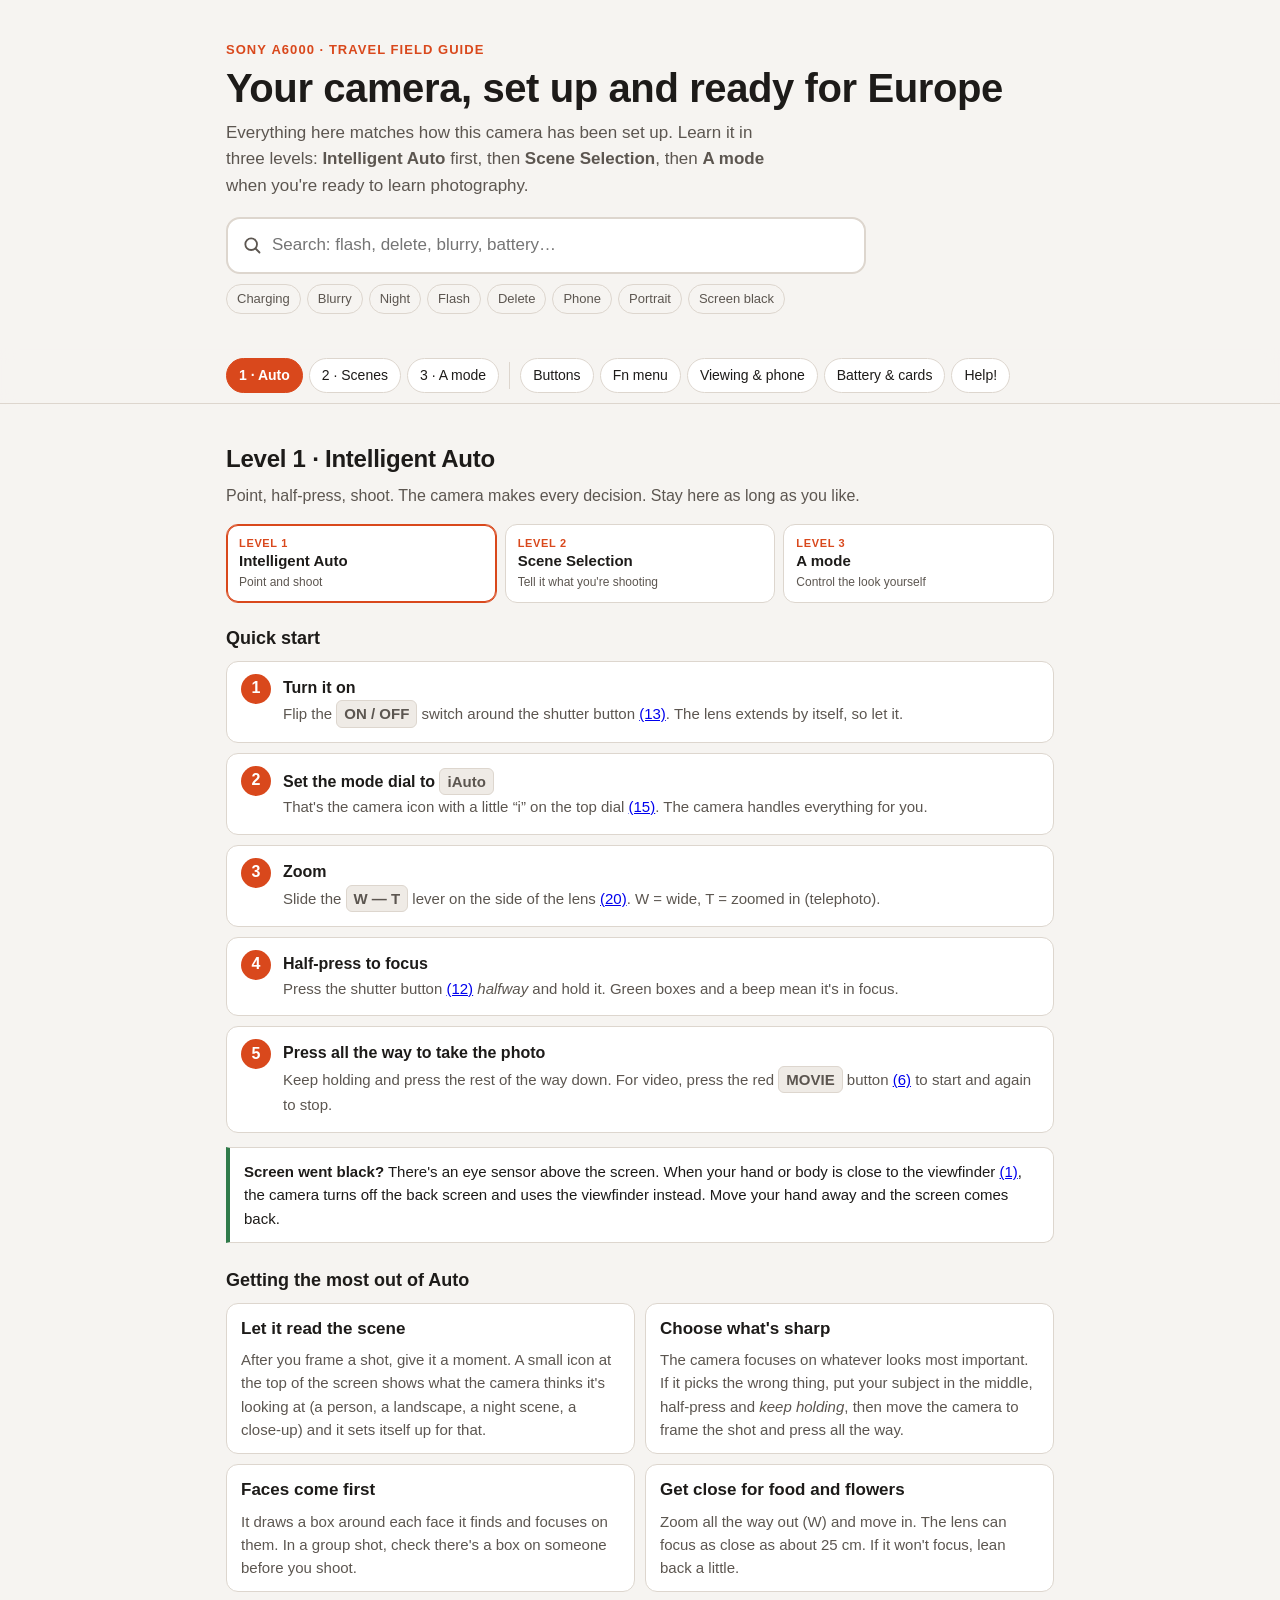
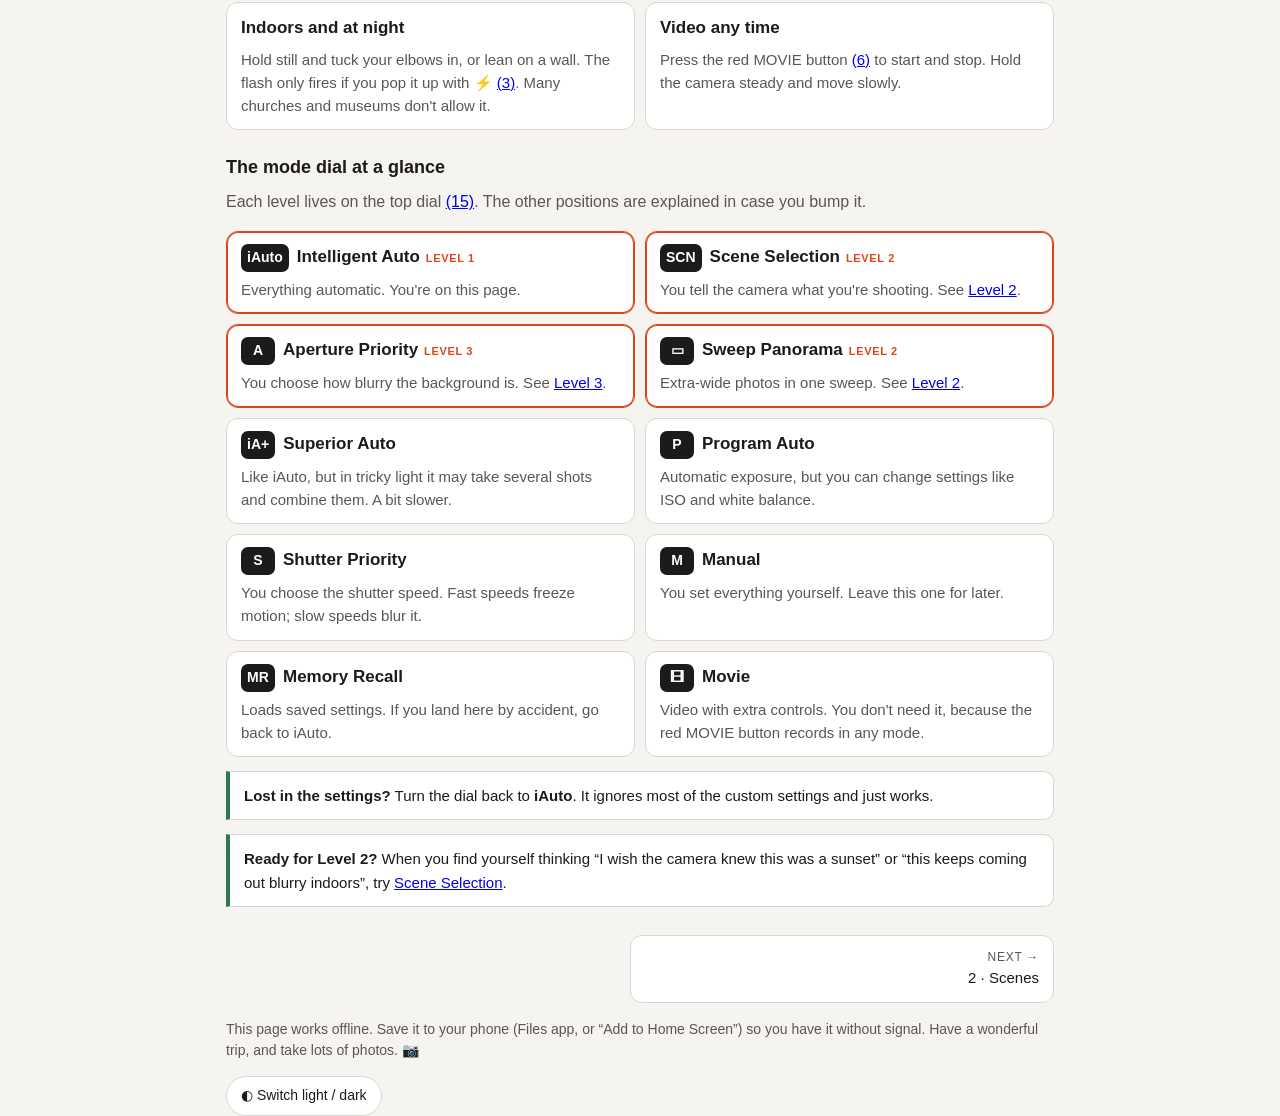
==== commit a230e443: "Restructure guide into three levels: Auto, Scene Selection, A mode Co-Authored-By: Claude Opus 5.5 <" ====
--- a/a6000-guide/index.html
+++ b/a6000-guide/index.html
@@ -51,6 +51,7 @@
 nav.toc a{flex:none; text-decoration:none; color:var(--ink); background:var(--surface); border:1px solid var(--line);
   padding:6px 12px; border-radius:999px; font-size:14px; white-space:nowrap}
 nav.toc a:hover{border-color:var(--accent)}
+nav.toc a, .levels a, .pager a{-webkit-tap-highlight-color:transparent}
 nav.toc a.active{background:var(--accent); border-color:var(--accent); color:var(--accent-ink); font-weight:700}
 main > section[hidden]{display:none}
 /* without scripts: pages switch with plain anchor links */
@@ -95,7 +96,7 @@
   border:1px solid var(--line); border-radius:12px}
 .steps li::before{content:counter(s); position:absolute; left:14px; top:12px; width:30px; height:30px; border-radius:50%;
   background:var(--accent); color:var(--accent-ink); font-weight:800; display:grid; place-items:center}
-.steps b{display:block}
+.steps > li > b{display:block}
 .steps span{color:var(--ink-2); font-size:15px}
 .key{display:inline-block; font-size:13px; font-weight:700; padding:1px 7px; border-radius:6px; border:1px solid var(--line);
   background:var(--surface-2); white-space:nowrap}
@@ -156,6 +157,22 @@
 .mode .sym{display:inline-grid; place-items:center; min-width:34px; height:28px; padding:0 6px; border-radius:7px; background:var(--badge);
   color:var(--badge-ink); font-weight:800; margin-right:8px; font-size:14px}
 .mode p{margin:6px 0 0; color:var(--ink-2); font-size:15px}
+.mode .lvl{display:inline-block; font-size:11px; font-weight:800; letter-spacing:.06em; text-transform:uppercase; color:var(--accent); margin-left:6px}
+.levels{display:grid; gap:8px; grid-template-columns:repeat(3,1fr); margin:4px 0 22px}
+.levels a{display:block; text-decoration:none; color:var(--ink); background:var(--surface); border:1px solid var(--line); border-radius:12px; padding:10px 12px; min-width:0}
+.levels a.here{border-color:var(--accent); box-shadow:0 0 0 1px var(--accent) inset}
+.levels small{display:block; font-size:11px; font-weight:800; letter-spacing:.06em; text-transform:uppercase; color:var(--accent)}
+.levels b{display:block; font-size:15px; line-height:1.25}
+.levels span{display:block; font-size:12px; color:var(--ink-2); margin-top:2px}
+@media (max-width:420px){ .levels span{display:none} }
+.scenes{display:grid; gap:10px; grid-template-columns:1fr}
+@media (min-width:700px){ .scenes{grid-template-columns:1fr 1fr} }
+.scene{background:var(--surface); border:1px solid var(--line); border-radius:12px; padding:12px 14px; min-width:0}
+.scene h4{margin:0 0 6px; font-size:17px}
+.scene dl{margin:0; display:grid; gap:4px; font-size:15px}
+.scene dt{font-size:11px; font-weight:800; letter-spacing:.06em; text-transform:uppercase; color:var(--ink-2); margin-top:4px}
+.scene dd{margin:0}
+.navsep{flex:none; width:1px; align-self:stretch; background:var(--line); margin:4px 4px}
 .scale{display:grid; grid-template-columns:1fr 1fr; gap:10px; margin:12px 0}
 .scale div{background:var(--surface); border:1px solid var(--line); border-radius:12px; padding:12px}
 .scale b{font-size:20px; color:var(--accent)}
@@ -176,7 +193,7 @@
 <header class="hero wrap">
   <div class="eyebrow">Sony α6000 · Travel field guide</div>
   <h1>Your camera, set up and ready for Europe</h1>
-  <p class="lede">Everything on this page matches how this camera has been set up. Start in <b>Intelligent Auto</b>, and when you're curious, try <b>A mode</b>. Tap any numbered dot on the photos to find out what that button does.</p>
+  <p class="lede">Everything here matches how this camera has been set up. Learn it in three levels: <b>Intelligent Auto</b> first, then <b>Scene Selection</b>, then <b>A mode</b> when you're ready to learn photography.</p>
   <div class="search" role="search">
     <label for="q" class="sr">Search the guide</label>
     <div class="searchbox">
@@ -184,7 +201,7 @@
       <input id="q" type="search" placeholder="Search: flash, delete, blurry, battery…" autocomplete="off" enterkeyhint="search">
     </div>
     <div class="chips" id="chips" aria-label="Common searches">
-      <button type="button">Charging</button><button type="button">Blurry</button><button type="button">Flash</button><button type="button">Delete</button><button type="button">Phone</button><button type="button">Portrait</button><button type="button">Screen black</button>
+      <button type="button">Charging</button><button type="button">Blurry</button><button type="button">Night</button><button type="button">Flash</button><button type="button">Delete</button><button type="button">Phone</button><button type="button">Portrait</button><button type="button">Screen black</button>
     </div>
     <ul class="results" id="results" aria-live="polite"></ul>
   </div>
@@ -193,11 +210,12 @@
 
 <nav class="toc" aria-label="Sections">
   <div class="wrap">
-    <a href="#start">Quick start</a>
+    <a href="#start">1 · Auto</a>
+    <a href="#scenes">2 · Scenes</a>
+    <a href="#amode">3 · A mode</a>
+    <span class="navsep" aria-hidden="true"></span>
     <a href="#buttons">Buttons</a>
     <a href="#fn">Fn menu</a>
-    <a href="#modes">Modes</a>
-    <a href="#amode">A-mode lessons</a>
     <a href="#playback">Viewing &amp; phone</a>
     <a href="#battery">Battery &amp; cards</a>
     <a href="#help">Help!</a>
@@ -208,8 +226,10 @@
 
 <!-- QUICK START -->
 <section id="start">
-  <h2>Quick start</h2>
-  <p class="sub">The 30-second version.</p>
+  <h2>Level 1 · Intelligent Auto</h2>
+  <p class="sub">Point, half-press, shoot. The camera makes every decision. Stay here as long as you like.</p>
+  <div class="levels"><a href="#start" class="here" aria-current="step"><small>Level 1</small><b>Intelligent Auto</b><span>Point and shoot</span></a><a href="#scenes"><small>Level 2</small><b>Scene Selection</b><span>Tell it what you're shooting</span></a><a href="#amode"><small>Level 3</small><b>A mode</b><span>Control the look yourself</span></a></div>
+  <h3 style="margin-top:0">Quick start</h3>
   <ol class="steps">
     <li><b>Turn it on</b><span>Flip the <span class="key">ON / OFF</span> switch around the shutter button <a href="#buttons" data-key="k13">(13)</a>. The lens extends by itself, so let it.</span></li>
     <li><b>Set the mode dial to <span class="key">iAuto</span></b><span>That's the camera icon with a little “i” on the top dial <a href="#buttons" data-key="k15">(15)</a>. The camera handles everything for you.</span></li>
@@ -218,7 +238,128 @@
     <li><b>Press all the way to take the photo</b><span>Keep holding and press the rest of the way down. For video, press the red <span class="key">MOVIE</span> button <a href="#buttons" data-key="k6">(6)</a> to start and again to stop.</span></li>
   </ol>
   <div class="tip"><b>Screen went black?</b> There's an eye sensor above the screen. When your hand or body is close to the viewfinder <a href="#buttons" data-key="k1">(1)</a>, the camera turns off the back screen and uses the viewfinder instead. Move your hand away and the screen comes back.</div>
-  <div class="pager"><span></span><a class="next" href="#buttons"><small>Next →</small>Buttons</a></div>
+
+  <h3>Getting the most out of Auto</h3>
+  <div class="modes">
+    <div class="mode"><b>Let it read the scene</b><p>After you frame a shot, give it a moment. A small icon at the top of the screen shows what the camera thinks it's looking at (a person, a landscape, a night scene, a close-up) and it sets itself up for that.</p></div>
+    <div class="mode"><b>Choose what's sharp</b><p>The camera focuses on whatever looks most important. If it picks the wrong thing, put your subject in the middle, half-press and <em>keep holding</em>, then move the camera to frame the shot and press all the way.</p></div>
+    <div class="mode"><b>Faces come first</b><p>It draws a box around each face it finds and focuses on them. In a group shot, check there's a box on someone before you shoot.</p></div>
+    <div class="mode"><b>Get close for food and flowers</b><p>Zoom all the way out (W) and move in. The lens can focus as close as about 25 cm. If it won't focus, lean back a little.</p></div>
+    <div class="mode"><b>Indoors and at night</b><p>Hold still and tuck your elbows in, or lean on a wall. The flash only fires if you pop it up with ⚡ <a href="#buttons" data-key="k3">(3)</a>. Many churches and museums don't allow it.</p></div>
+    <div class="mode"><b>Video any time</b><p>Press the red MOVIE button <a href="#buttons" data-key="k6">(6)</a> to start and stop. Hold the camera steady and move slowly.</p></div>
+  </div>
+
+  <h3 id="dial">The mode dial at a glance</h3>
+  <p class="sub">Each level lives on the top dial <a href="#buttons" data-key="k15">(15)</a>. The other positions are explained in case you bump it.</p>
+  <div class="modes">
+    <div class="mode star"><span class="sym">iAuto</span><b>Intelligent Auto</b><span class="lvl">Level 1</span><p>Everything automatic. You're on this page.</p></div>
+    <div class="mode star"><span class="sym">SCN</span><b>Scene Selection</b><span class="lvl">Level 2</span><p>You tell the camera what you're shooting. See <a href="#scenes">Level 2</a>.</p></div>
+    <div class="mode star"><span class="sym">A</span><b>Aperture Priority</b><span class="lvl">Level 3</span><p>You choose how blurry the background is. See <a href="#amode">Level 3</a>.</p></div>
+    <div class="mode star"><span class="sym">▭</span><b>Sweep Panorama</b><span class="lvl">Level 2</span><p>Extra-wide photos in one sweep. See <a href="#scenes">Level 2</a>.</p></div>
+    <div class="mode"><span class="sym">iA+</span><b>Superior Auto</b><p>Like iAuto, but in tricky light it may take several shots and combine them. A bit slower.</p></div>
+    <div class="mode"><span class="sym">P</span><b>Program Auto</b><p>Automatic exposure, but you can change settings like ISO and white balance.</p></div>
+    <div class="mode"><span class="sym">S</span><b>Shutter Priority</b><p>You choose the shutter speed. Fast speeds freeze motion; slow speeds blur it.</p></div>
+    <div class="mode"><span class="sym">M</span><b>Manual</b><p>You set everything yourself. Leave this one for later.</p></div>
+    <div class="mode"><span class="sym">MR</span><b>Memory Recall</b><p>Loads saved settings. If you land here by accident, go back to iAuto.</p></div>
+    <div class="mode"><span class="sym">🎞</span><b>Movie</b><p>Video with extra controls. You don't need it, because the red MOVIE button records in any mode.</p></div>
+  </div>
+  <div class="tip"><b>Lost in the settings?</b> Turn the dial back to <b>iAuto</b>. It ignores most of the custom settings and just works.</div>
+  <div class="tip"><b>Ready for Level 2?</b> When you find yourself thinking “I wish the camera knew this was a sunset” or “this keeps coming out blurry indoors”, try <a href="#scenes">Scene Selection</a>.</div>
+  <div class="pager"><span></span><a class="next" href="#scenes"><small>Next →</small>2 · Scenes</a></div>
+</section>
+
+
+
+
+<!-- LEVEL 2: SCENES -->
+<section id="scenes">
+  <h2>Level 2 · Scene Selection</h2>
+  <p class="sub">Still automatic, but you tell the camera what you're shooting, and it uses settings made for that situation.</p>
+  <div class="levels"><a href="#start"><small>Level 1</small><b>Intelligent Auto</b><span>Point and shoot</span></a><a href="#scenes" class="here" aria-current="step"><small>Level 2</small><b>Scene Selection</b><span>Tell it what you're shooting</span></a><a href="#amode"><small>Level 3</small><b>A mode</b><span>Control the look yourself</span></a></div>
+  <h3 style="margin-top:0">How to choose a scene</h3>
+  <ol class="steps">
+    <li><b>Turn the mode dial to <span class="key">SCN</span></b><span>On the top dial <a href="#buttons" data-key="k15">(15)</a>. The camera may show the list of scenes straight away.</span></li>
+    <li><b>If it doesn't, open the list</b><span>Press <span class="key">MENU</span> <a href="#buttons" data-key="k4">(4)</a> → camera tab → <b>Scene Selection</b>.</span></li>
+    <li><b>Pick one and press <span class="key">●</span></b><span>Move with ▲▼ or by turning the control wheel <a href="#buttons" data-key="k8">(8)</a>. The scene's symbol shows on the screen while you shoot.</span></li>
+    <li><b>Shoot as usual</b><span>Half-press to focus, press fully to take the photo. Remember to change the scene when the situation changes.</span></li>
+  </ol>
+
+  <h3>The scenes, and when to use them</h3>
+  <div class="scenes">
+    <div class="scene"><h4>Portrait</h4><dl><dt>Use it for</dt><dd>People at viewpoints, friends at a café table, travel photos of you taken by someone else.</dd><dt>What it does</dt><dd>Softens the background and gives skin a gentle, natural look.</dd><dt>Tips</dt><dd>Zoom in a little (toward T) and step back. Leave plenty of distance between the person and the background. Open shade, or the sun behind you, gives the most flattering faces.</dd></dl></div>
+    <div class="scene"><h4>Sports Action</h4><dl><dt>Use it for</dt><dd>Trams, cyclists, street performers, gondolas, kids running, anything moving.</dd><dt>What it does</dt><dd>Uses a very fast shutter to freeze motion and keeps refocusing while you half-press. Holding the shutter down takes a burst of photos.</dd><dt>Tips</dt><dd>Start following the subject before the moment happens and hold the shutter through it. Keep the best one and delete the rest later.</dd></dl></div>
+    <div class="scene"><h4>Macro</h4><dl><dt>Use it for</dt><dd>Pastries, market stalls, flowers, details on old doors and tiles.</dd><dt>What it does</dt><dd>Sets the camera up for focusing close.</dd><dt>Tips</dt><dd>Zoom all the way out (W). The lens focuses as close as about 25 cm, so if it won't focus, back up a little. Keep the flash down.</dd></dl></div>
+    <div class="scene"><h4>Landscape</h4><dl><dt>Use it for</dt><dd>Mountains, coastlines, lakes, the view from a tower or bell tower.</dd><dt>What it does</dt><dd>Keeps everything sharp from front to back and makes blues and greens vivid.</dd><dt>Tips</dt><dd>Use the grid lines (already on) to keep the horizon level. Put the horizon on the top or bottom grid line, not through the middle.</dd></dl></div>
+    <div class="scene"><h4>Sunset</h4><dl><dt>Use it for</dt><dd>Sunsets, sunrises and golden hour over the sea or rooftops.</dd><dt>What it does</dt><dd>Deepens the reds and oranges so the sky looks the way you remember it.</dd><dt>Tips</dt><dd>Don't stare at the sun through the viewfinder. Keep shooting for 10 to 20 minutes after the sun goes down; the sky often gets better.</dd></dl></div>
+    <div class="scene"><h4>Night Scene</h4><dl><dt>Use it for</dt><dd>City lights, lit-up bridges and cathedrals after dark, with no people close up.</dd><dt>What it does</dt><dd>Keeps the shutter open longer so the scene stays dark and atmospheric instead of flat.</dd><dt>Tips</dt><dd>The camera must be completely still. Rest it on a wall or railing and use the 2-second self-timer (◀ Drive Mode) so pressing the button doesn't shake it. People in the shot will be blurry.</dd></dl></div>
+    <div class="scene"><h4>Hand-held Twilight</h4><dl><dt>Use it for</dt><dd>Night streets and evening scenes when you can't rest the camera on anything.</dd><dt>What it does</dt><dd>Takes a quick burst of several shots and combines them into one sharper, cleaner photo.</dd><dt>Tips</dt><dd>Often the best night choice for travel. Hold still until it finishes clicking. Works best when nothing in the scene is moving fast.</dd></dl></div>
+    <div class="scene"><h4>Night Portrait</h4><dl><dt>Use it for</dt><dd>A person in front of city lights at night.</dd><dt>What it does</dt><dd>Fires the flash for the person and keeps the shutter open for the lights behind them.</dd><dt>Tips</dt><dd>Pop up the flash first with ⚡. Ask the person to stay still for a second after the flash, and keep the camera steady too.</dd></dl></div>
+    <div class="scene"><h4>Anti Motion Blur</h4><dl><dt>Use it for</dt><dd>Museums, churches, restaurants and other dim places where flash isn't allowed.</dd><dt>What it does</dt><dd>Raises the sensitivity and combines a quick burst of shots to cut down on blur.</dd><dt>Tips</dt><dd>Hold still until it finishes. Great for interiors, paintings and stained glass without a flash.</dd></dl></div>
+  </div>
+
+  <h3>Also on the dial: Sweep Panorama ▭</h3>
+  <div class="scenes">
+    <div class="scene"><h4>Sweep Panorama</h4><dl><dt>Use it for</dt><dd>Extra-wide views: a whole coastline, a mountain range, a piazza or a skyline.</dd><dt>How</dt><dd>Turn the mode dial to ▭. Press the shutter once (don't hold it), then turn your body smoothly in the direction of the arrow on screen until the bar fills up.</dd><dt>Tips</dt><dd>Turn at your waist and keep the camera level, at a steady, unhurried speed. If you go too fast or too slow the camera tells you, so just try again. People who are moving can come out cut in half.</dd></dl></div>
+  </div>
+
+  <h3>Which scene?</h3>
+  <div class="tablewrap">
+    <table>
+      <thead><tr><th>You're shooting…</th><th>Use</th></tr></thead>
+      <tbody>
+        <tr><td>A friend at a viewpoint</td><td>Portrait</td></tr>
+        <tr><td>A tram, a cyclist, a street performer</td><td>Sports Action</td></tr>
+        <tr><td>Gelato, pastries, flowers</td><td>Macro</td></tr>
+        <tr><td>Mountains, lakes, the sea</td><td>Landscape, or Sweep Panorama for very wide views</td></tr>
+        <tr><td>Golden sky in the evening</td><td>Sunset</td></tr>
+        <tr><td>City lights, camera resting on a wall</td><td>Night Scene</td></tr>
+        <tr><td>Night streets, holding the camera</td><td>Hand-held Twilight</td></tr>
+        <tr><td>A friend in front of city lights</td><td>Night Portrait (flash up)</td></tr>
+        <tr><td>Inside a museum or church</td><td>Anti Motion Blur</td></tr>
+      </tbody>
+    </table>
+  </div>
+  <div class="tip"><b>Ready for Level 3?</b> When you want to decide for yourself how blurry the background is, or how much of a scene is sharp, move on to <a href="#amode">A mode</a>.</div>
+  <div class="pager"><a href="#start"><small>← Previous</small>1 · Auto</a><a class="next" href="#amode"><small>Next →</small>3 · A mode</a></div>
+</section>
+
+<!-- A MODE -->
+<section id="amode">
+  <h2>Level 3 · A mode (Aperture Priority)</h2>
+  <p class="sub">The best way to learn photography. You make one creative choice and the camera handles the maths. Turn the mode dial <a href="#buttons" data-key="k15">(15)</a> to <b>A</b>.</p>
+  <div class="levels"><a href="#start"><small>Level 1</small><b>Intelligent Auto</b><span>Point and shoot</span></a><a href="#scenes"><small>Level 2</small><b>Scene Selection</b><span>Tell it what you're shooting</span></a><a href="#amode" class="here" aria-current="step"><small>Level 3</small><b>A mode</b><span>Control the look yourself</span></a></div>
+
+  <h3>1 · The one setting you control: aperture (f-number)</h3>
+  <p>Turn the <b>control dial</b> on top <a href="#buttons" data-key="k16">(16)</a> or the <b>control wheel</b> on the back <a href="#buttons" data-key="k8">(8)</a>. You'll see a number like <b>F3.5</b> or <b>F8</b> change on screen.</p>
+  <div class="scale">
+    <div><b>Small number</b><br>F3.5 – F5.6<br><span class="ldesc">The background goes soft and blurry, so your subject pops. Good for portraits, food and flowers. It also lets in more light.</span></div>
+    <div><b>Big number</b><br>F8 – F11<br><span class="ldesc">Everything is sharp from front to back. Good for landscapes, architecture and big group shots.</span></div>
+  </div>
+  <div class="tip"><b>Zoom changes it too.</b> This lens goes down to F3.5 when zoomed out (W) but only F5.6 when zoomed in (T). For the blurriest background, zoom in, stand back, and get close to your subject with distance behind them.</div>
+
+  <h3>2 · Watch the shutter speed</h3>
+  <p>The camera picks the shutter speed for you and shows it as <b>1/250</b>, <b>1/60</b>, and so on. If it drops below about <b>1/50</b>, photos may come out blurry from hand shake. To fix it, pick a smaller f-number or make sure ISO <a href="#buttons" data-key="kright">(▶)</a> is set to AUTO.</p>
+
+  <h3>3 · Cheat sheet</h3>
+  <div class="tablewrap">
+    <table>
+      <thead><tr><th>Situation</th><th>Aperture</th><th>Also try</th></tr></thead>
+      <tbody>
+        <tr><td>Portrait of a friend</td><td>Lowest number (F3.5–5.6), zoomed in</td><td>Hold <span class="key">AEL</span> for Eye AF, then shoot</td></tr>
+        <tr><td>Landscape / mountains</td><td>F8</td><td><a href="#scenes">Sweep Panorama</a> for wide views</td></tr>
+        <tr><td>Cathedral / city street</td><td>F5.6 – F8</td><td>Grid lines help keep the buildings straight</td></tr>
+        <tr><td>Café food / details</td><td>Lowest number</td><td>Get close: zoomed out, the lens focuses down to about 25 cm</td></tr>
+        <tr><td>Indoors / museums (no flash)</td><td>Lowest number</td><td>ISO AUTO; brace your elbows; burst mode (◀) and keep the sharpest</td></tr>
+        <tr><td>Night streets</td><td>Lowest number</td><td>Or go back to <a href="#scenes">Level 2</a> → Hand-held Twilight</td></tr>
+        <tr><td>Moving trams, kids, birds</td><td>F5.6</td><td>Burst mode (◀) and Focus Mode set to AF-C</td></tr>
+      </tbody>
+    </table>
+  </div>
+
+  <h3>4 · Too bright or too dark?</h3>
+  <p>Exposure compensation brightens or darkens the next photos. On this camera it's in <span class="key">MENU</span> → camera tab → <b>Exposure Comp.</b> Move it toward + to brighten or − to darken. Remember to set it back to 0 afterwards. Bright sky behind your subject? Try switching <b>Metering</b> (▼) to <b>Spot</b>.</p>
+  <div class="note"><b>Good to know:</b> photos taken in A mode are saved as <b>RAW</b> files. These are top quality for editing on a computer, but they can't be sent to your phone over Wi-Fi. If you want to share A-mode shots on the go, set <b>Quality</b> in the Fn menu to <b>RAW &amp; JPEG</b>.</div>
+  <div class="pager"><a href="#scenes"><small>← Previous</small>2 · Scenes</a><a class="next" href="#buttons"><small>Next →</small>Buttons</a></div>
 </section>
 
 <!-- BUTTONS -->
@@ -254,7 +395,7 @@
       <li data-key="kdown" class="cust"><span class="n">▼</span><div><div class="lname">Bottom · Metering Mode <span class="tag">custom</span></div><div class="ldesc">Controls how the camera measures brightness. <b>Multi</b> (the default) is right 95% of the time. Use <b>Spot</b> when your subject is against a bright sky or window.</div></div></li>
       <li data-key="kleft" class="cust"><span class="n">◀</span><div><div class="lname">Left · Drive Mode</div><div class="ldesc">Single shot, <b>burst</b> (holding the shutter takes many photos, good for moving things), or <b>self-timer</b> (good for group photos, with the camera propped on a wall).</div></div></li>
       <li data-key="kcenter" class="cust"><span class="n">●</span><div><div class="lname">Centre · Focus Area <span class="tag">custom</span></div><div class="ldesc">Chooses <em>where</em> the camera focuses. <b>Wide</b> lets the camera pick. <b>Center</b> always focuses on the middle of the frame. <b>Flexible Spot</b> lets you move the box yourself. In menus, centre = OK/select.</div></div></li>
-      <li data-key="kring"><span class="n">↻</span><div><div class="lname">Turning the wheel</div><div class="ldesc">Scrolls through menus and photos. In A mode it also changes the aperture (see <a href="#amode">A-mode lessons</a>).</div></div></li>
+      <li data-key="kring"><span class="n">↻</span><div><div class="lname">Turning the wheel</div><div class="ldesc">Scrolls through menus and photos. In A mode it also changes the aperture (see <a href="#amode">Level 3</a>).</div></div></li>
     </ol>
   </div>
 
@@ -265,7 +406,7 @@
       <li data-key="k12"><span class="n">12</span><div><div class="lname">Shutter button</div><div class="ldesc">Half-press to focus, then press fully to take the photo. A half-press also gets you out of any menu or playback, back to shooting.</div></div></li>
       <li data-key="k13"><span class="n">13</span><div><div class="lname">ON / OFF switch</div><div class="ldesc">The collar around the shutter button. Turn the camera off before you change lenses or open the battery door.</div></div></li>
       <li data-key="k14" class="cust"><span class="n">14</span><div><div class="lname">C1 → Peaking Level <span class="tag">custom</span></div><div class="ldesc">Peaking outlines the sharpest parts of the picture in colour, so you can see what's in focus. This button switches it between High, Mid, Low and Off. If you see coloured fuzzy edges on screen, that's peaking. It doesn't appear in your photos.</div></div></li>
-      <li data-key="k15"><span class="n">15</span><div><div class="lname">Mode dial</div><div class="ldesc">Picks the shooting mode. Use <b>iAuto</b> for everyday shooting and <b>A</b> when you're learning. Every position is explained in <a href="#modes">Modes</a>.</div></div></li>
+      <li data-key="k15"><span class="n">15</span><div><div class="lname">Mode dial</div><div class="ldesc">Picks the shooting mode. <b>iAuto</b> is Level 1, <b>SCN</b> is Level 2 and <b>A</b> is Level 3. Every position is explained in <a href="#dial">the mode dial at a glance</a>.</div></div></li>
       <li data-key="k16"><span class="n">16</span><div><div class="lname">Control dial</div><div class="ldesc">In <b>A mode</b>, turn this to change the aperture (the f-number). In the Fn menu, turn it to change the selected setting.</div></div></li>
       <li data-key="k17"><span class="n">17</span><div><div class="lname">Hot shoe</div><div class="ldesc">For an external flash or microphone. You won't need it on the trip.</div></div></li>
       <li data-key="k18"><span class="n">18</span><div><div class="lname">Built-in flash</div><div class="ldesc">This is where the flash pops up from when you press ⚡ <a href="#buttons" data-key="k3">(3)</a>. Many museums and churches don't allow flash, so keep it down there.</div></div></li>
@@ -284,7 +425,7 @@
       <li data-key="k22"><span class="n">22</span><div><div class="lname">Wi-Fi</div><div class="ldesc">Built in, for sending photos to your phone (see <a href="#playback">Viewing &amp; phone</a>).</div></div></li>
     </ol>
   </div>
-  <div class="pager"><a href="#start"><small>← Previous</small>Quick start</a><a class="next" href="#fn"><small>Next →</small>Fn menu</a></div>
+  <div class="pager"><a href="#amode"><small>← Previous</small>3 · A mode</a><a class="next" href="#fn"><small>Next →</small>Fn menu</a></div>
 </section>
 
 <!-- FN MENU -->
@@ -310,65 +451,7 @@
       <li data-key="f10"><span class="n">11</span><div><div class="lname">Zebra</div><div class="ldesc"><b>Set to: Off</b> · Function Lower5<br>Draws striped warnings on areas that are too bright. Mostly used for video. Fine to leave off.</div></div></li>
       <li data-key="f11"><span class="n">12</span><div><div class="lname">Flash Mode</div><div class="ldesc"><b>Set to: Rear Sync.</b> · Function Lower6<br>Only matters when the flash is popped up. Rear Sync fires the flash at the <em>end</em> of the exposure, which gives a nice look at night with moving lights. For normal daytime fill-light, <b>Fill-flash</b> is simpler.</div></div></li></ol>
   </div>
-  <div class="pager"><a href="#buttons"><small>← Previous</small>Buttons</a><a class="next" href="#modes"><small>Next →</small>Modes</a></div>
-</section>
-
-<!-- MODES -->
-<section id="modes">
-  <h2>The mode dial</h2>
-  <p class="sub">The two you'll use are outlined. The others are here in case you bump the dial.</p>
-  <div class="modes">
-    <div class="mode star"><span class="sym">iAuto</span><b>Intelligent Auto</b><p><b>Start here.</b> The camera recognises the scene (food, landscape, portrait, night) and sets everything for you. Just point and shoot.</p></div>
-    <div class="mode star"><span class="sym">A</span><b>Aperture Priority</b><p><b>For learning.</b> You choose the aperture (how blurry the background is) and the camera handles the rest. See <a href="#amode">A-mode lessons</a>.</p></div>
-    <div class="mode"><span class="sym">iA+</span><b>Superior Auto</b><p>Like iAuto, but in tricky light it may take several shots and combine them. A bit slower.</p></div>
-    <div class="mode"><span class="sym">P</span><b>Program Auto</b><p>Automatic exposure, but you can change settings like ISO and white balance.</p></div>
-    <div class="mode"><span class="sym">S</span><b>Shutter Priority</b><p>You choose the shutter speed. Fast speeds freeze motion; slow speeds blur it, for silky water or light trails.</p></div>
-    <div class="mode"><span class="sym">M</span><b>Manual</b><p>You set everything yourself. Leave this one for later.</p></div>
-    <div class="mode"><span class="sym">MR</span><b>Memory Recall</b><p>Loads saved settings. If you land here by accident, go back to iAuto.</p></div>
-    <div class="mode"><span class="sym">🎞</span><b>Movie</b><p>Video with extra controls. You don't need it, because the red MOVIE button records in any mode.</p></div>
-    <div class="mode"><span class="sym">▭</span><b>Sweep Panorama</b><p>Press the shutter once and sweep the camera slowly and steadily across the view. Great for mountain ranges and city squares.</p></div>
-    <div class="mode"><span class="sym">SCN</span><b>Scene Selection</b><p>Presets such as Night Scene, Sports and Hand-held Twilight. Pick one by turning the control dial.</p></div>
-  </div>
-  <div class="tip"><b>Lost in the settings?</b> Turn the dial back to <b>iAuto</b>. It ignores most of the custom settings and just works.</div>
-  <div class="pager"><a href="#fn"><small>← Previous</small>Fn menu</a><a class="next" href="#amode"><small>Next →</small>A-mode lessons</a></div>
-</section>
-
-<!-- A MODE -->
-<section id="amode">
-  <h2>A-mode lessons</h2>
-  <p class="sub">Aperture Priority is the best way to learn photography. You make one creative choice and the camera handles the maths.</p>
-
-  <h3>1 · The one setting you control: aperture (f-number)</h3>
-  <p>Turn the <b>control dial</b> on top <a href="#buttons" data-key="k16">(16)</a> or the <b>control wheel</b> on the back <a href="#buttons" data-key="k8">(8)</a>. You'll see a number like <b>F3.5</b> or <b>F8</b> change on screen.</p>
-  <div class="scale">
-    <div><b>Small number</b><br>F3.5 – F5.6<br><span class="ldesc">The background goes soft and blurry, so your subject pops. Good for portraits, food and flowers. It also lets in more light.</span></div>
-    <div><b>Big number</b><br>F8 – F11<br><span class="ldesc">Everything is sharp from front to back. Good for landscapes, architecture and big group shots.</span></div>
-  </div>
-  <div class="tip"><b>Zoom changes it too.</b> This lens goes down to F3.5 when zoomed out (W) but only F5.6 when zoomed in (T). For the blurriest background, zoom in, stand back, and get close to your subject with distance behind them.</div>
-
-  <h3>2 · Watch the shutter speed</h3>
-  <p>The camera picks the shutter speed for you and shows it as <b>1/250</b>, <b>1/60</b>, and so on. If it drops below about <b>1/50</b>, photos may come out blurry from hand shake. To fix it, pick a smaller f-number or make sure ISO <a href="#buttons" data-key="kright">(▶)</a> is set to AUTO.</p>
-
-  <h3>3 · Cheat sheet</h3>
-  <div class="tablewrap">
-    <table>
-      <thead><tr><th>Situation</th><th>Aperture</th><th>Also try</th></tr></thead>
-      <tbody>
-        <tr><td>Portrait of a friend</td><td>Lowest number (F3.5–5.6), zoomed in</td><td>Hold <span class="key">AEL</span> for Eye AF, then shoot</td></tr>
-        <tr><td>Landscape / mountains</td><td>F8</td><td>Panorama mode for wide views</td></tr>
-        <tr><td>Cathedral / city street</td><td>F5.6 – F8</td><td>Grid lines help keep the buildings straight</td></tr>
-        <tr><td>Café food / details</td><td>Lowest number</td><td>Get close: zoomed out, the lens focuses down to about 25 cm</td></tr>
-        <tr><td>Indoors / museums (no flash)</td><td>Lowest number</td><td>ISO AUTO; brace your elbows; burst mode (◀) and keep the sharpest</td></tr>
-        <tr><td>Night streets</td><td>Lowest number</td><td>Or switch to SCN → Hand-held Twilight</td></tr>
-        <tr><td>Moving trams, kids, birds</td><td>F5.6</td><td>Burst mode (◀) and Focus Mode set to AF-C</td></tr>
-      </tbody>
-    </table>
-  </div>
-
-  <h3>4 · Too bright or too dark?</h3>
-  <p>Exposure compensation brightens or darkens the next photos. On this camera it's in <span class="key">MENU</span> → camera tab → <b>Exposure Comp.</b> Move it toward + to brighten or − to darken. Remember to set it back to 0 afterwards. Bright sky behind your subject? Try switching <b>Metering</b> (▼) to <b>Spot</b>.</p>
-  <div class="note"><b>Good to know:</b> photos taken in A mode are saved as <b>RAW</b> files. These are top quality for editing on a computer, but they can't be sent to your phone over Wi-Fi. If you want to share A-mode shots on the go, set <b>Quality</b> in the Fn menu to <b>RAW &amp; JPEG</b>.</div>
-  <div class="pager"><a href="#modes"><small>← Previous</small>Modes</a><a class="next" href="#playback"><small>Next →</small>Viewing &amp; phone</a></div>
+  <div class="pager"><a href="#buttons"><small>← Previous</small>Buttons</a><a class="next" href="#playback"><small>Next →</small>Viewing &amp; phone</a></div>
 </section>
 
 <!-- PLAYBACK -->
@@ -381,7 +464,7 @@
     <li><b>Send to your phone</b><span>On your phone, install Sony's <b>Imaging Edge Mobile</b> app (do this on hotel Wi-Fi before you need it). On the camera, press <span class="key">▶</span> and then <span class="key">Fn</span> (Send to Smartphone). The camera shows a Wi-Fi network name and password. Join that network from your phone's Wi-Fi settings, then open the app. JPEG photos transfer; RAW files don't.</span></li>
   </ol>
   <div class="tip"><b>Back to shooting:</b> just half-press the shutter button.</div>
-  <div class="pager"><a href="#amode"><small>← Previous</small>A-mode lessons</a><a class="next" href="#battery"><small>Next →</small>Battery &amp; cards</a></div>
+  <div class="pager"><a href="#fn"><small>← Previous</small>Fn menu</a><a class="next" href="#battery"><small>Next →</small>Battery &amp; cards</a></div>
 </section>
 
 <!-- BATTERY -->
@@ -482,6 +565,8 @@
     ev.preventDefault();
     showPage(sec);
     remember(sec.id);
+    var spot = document.getElementById(a.getAttribute('href').slice(1));
+    if(spot && spot !== sec){ spot.scrollIntoView({block:'start'}); flash(spot); }
     if(a.dataset.key){
       select(a.dataset.key);
       var row = sec.querySelector('li[data-key="'+a.dataset.key+'"]');
@@ -518,7 +603,11 @@
     add(txt(nm), txt(li.querySelector('.ldesc')), li, h ? txt(h) : '', function(){ select(li.dataset.key); });
   });
   document.querySelectorAll('.steps li').forEach(function(li){ add(txt(li.querySelector('b')), txt(li.querySelector('span')), li); });
-  document.querySelectorAll('.mode').forEach(function(m){ add(txt(m.querySelector('b'))+' mode', txt(m.querySelector('p')), m, txt(m.querySelector('.sym'))); });
+  document.querySelectorAll('.mode').forEach(function(m){ var sym = m.querySelector('.sym'); add(txt(m.querySelector('b'))+(sym ? ' mode' : ''), txt(m.querySelector('p')), m, sym ? txt(sym) : ''); });
+  document.querySelectorAll('.scene').forEach(function(c){
+    var body = Array.prototype.map.call(c.querySelectorAll('dd'), function(dd){ return txt(dd.previousElementSibling) + ': ' + txt(dd); }).join(' · ');
+    add(txt(c.querySelector('h4'))+' scene', body, c, 'scn scene selection');
+  });
   document.querySelectorAll('details').forEach(function(d){
     add(txt(d.querySelector('summary')), txt(d.querySelector('div')), d, 'help problem trouble', function(){ d.open = true; });
   });
@@ -529,7 +618,7 @@
     var b = n.querySelector('b'); add(b ? txt(b).replace(/[:?]$/,'') : 'Tip', txt(n), n);
   });
   // a few everyday words that don't appear verbatim in the text
-  var SYN = {charge:'charging battery', charging:'charging battery usb', wifi:'wi-fi', phone:'smartphone phone wi-fi', delete:'delete trash', erase:'delete', blur:'blurry', blurry:'blurry', dark:'dark bright exposure', bright:'bright exposure', video:'movie video', record:'movie', selfie:'self-timer', timer:'self-timer', zoom:'zoom', portrait:'portrait eye'};
+  var SYN = {charge:'charging battery', charging:'charging battery usb', wifi:'wi-fi', phone:'smartphone phone wi-fi', delete:'delete trash', erase:'delete', blur:'blurry', blurry:'blurry', dark:'dark bright exposure', bright:'bright exposure', video:'movie video', record:'movie', selfie:'self-timer', timer:'self-timer', zoom:'zoom', portrait:'portrait eye', night:'night twilight', museum:'museum indoors dim', food:'food pastries gelato macro', moving:'moving motion sports', sunset:'sunset golden', panorama:'panorama sweep wide'};
   function rx(w){ return w.replace(/[.*+?^${}()|[\]\\]/g,'\\$&'); }
   // match at the start of a word, so "raw" doesn't hit "draws"
   function wordRe(w){ return new RegExp('(^|[^a-z0-9])' + rx(w)); }
